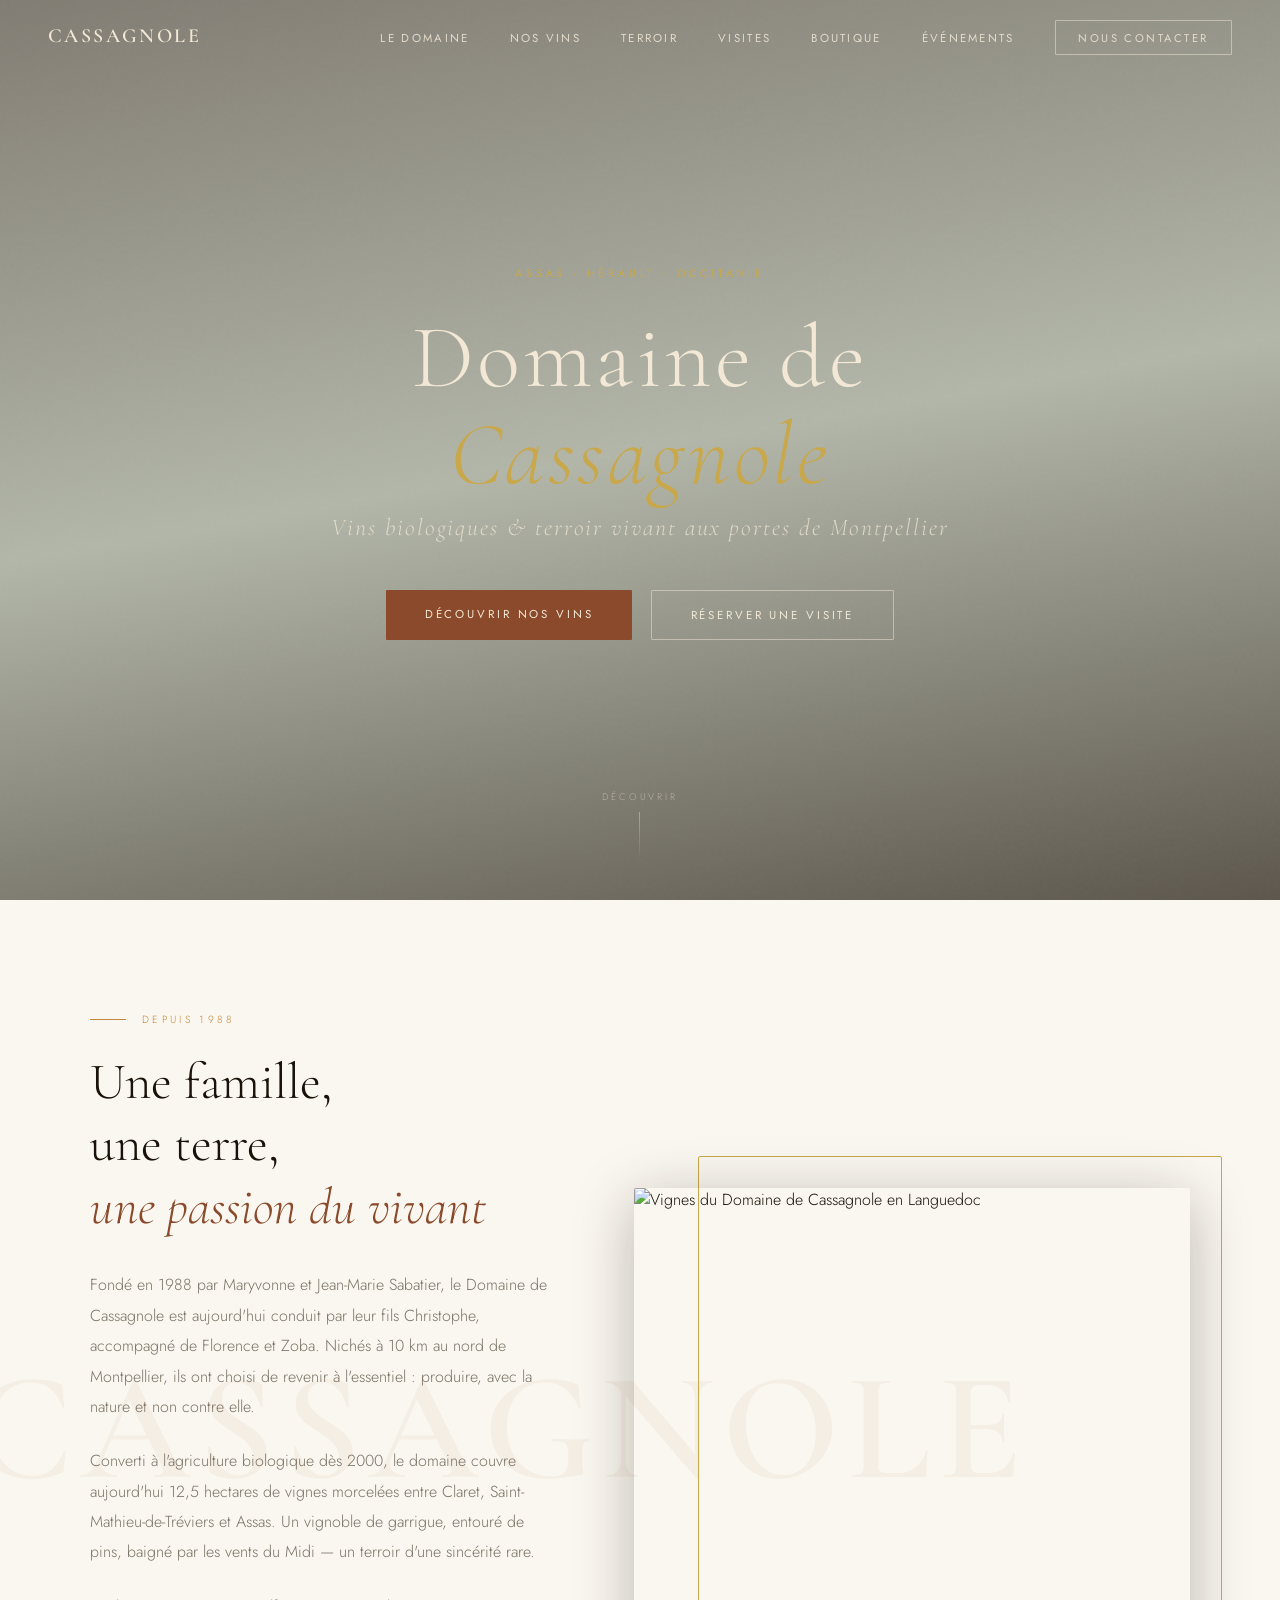
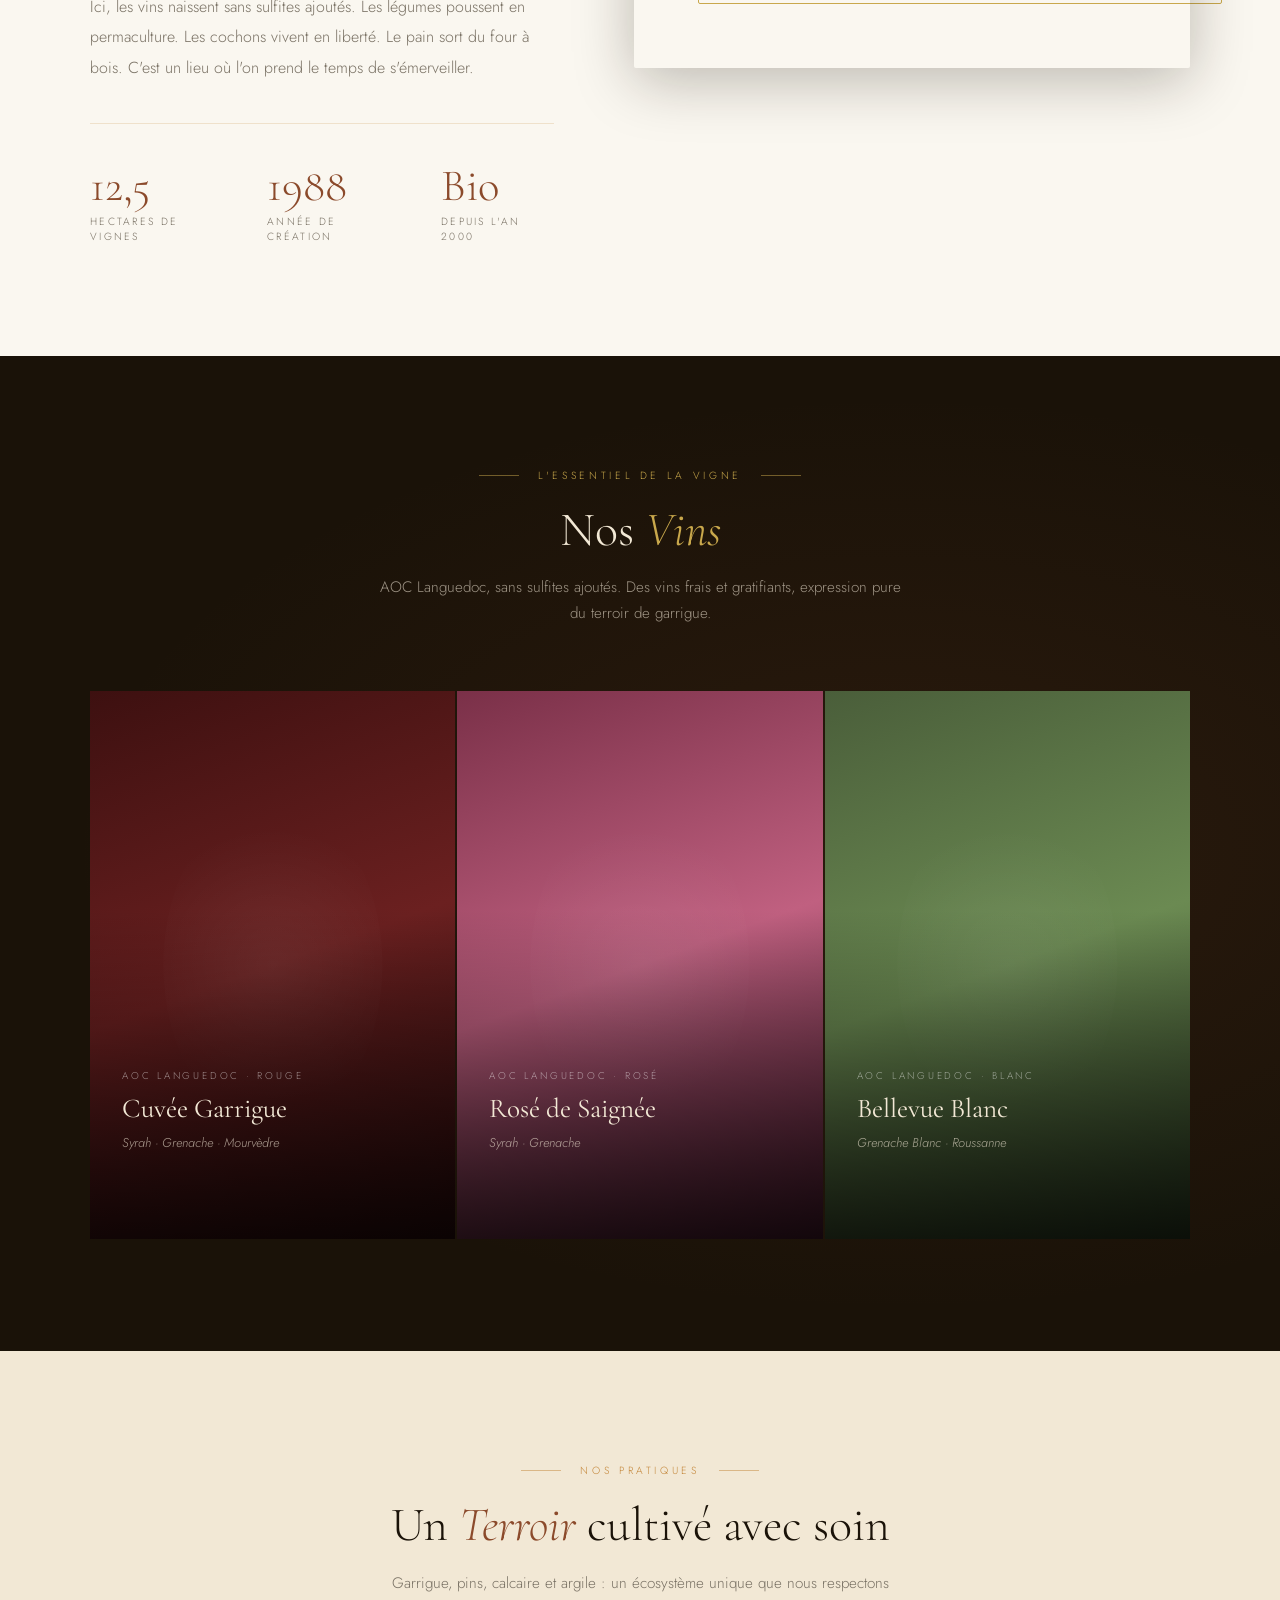
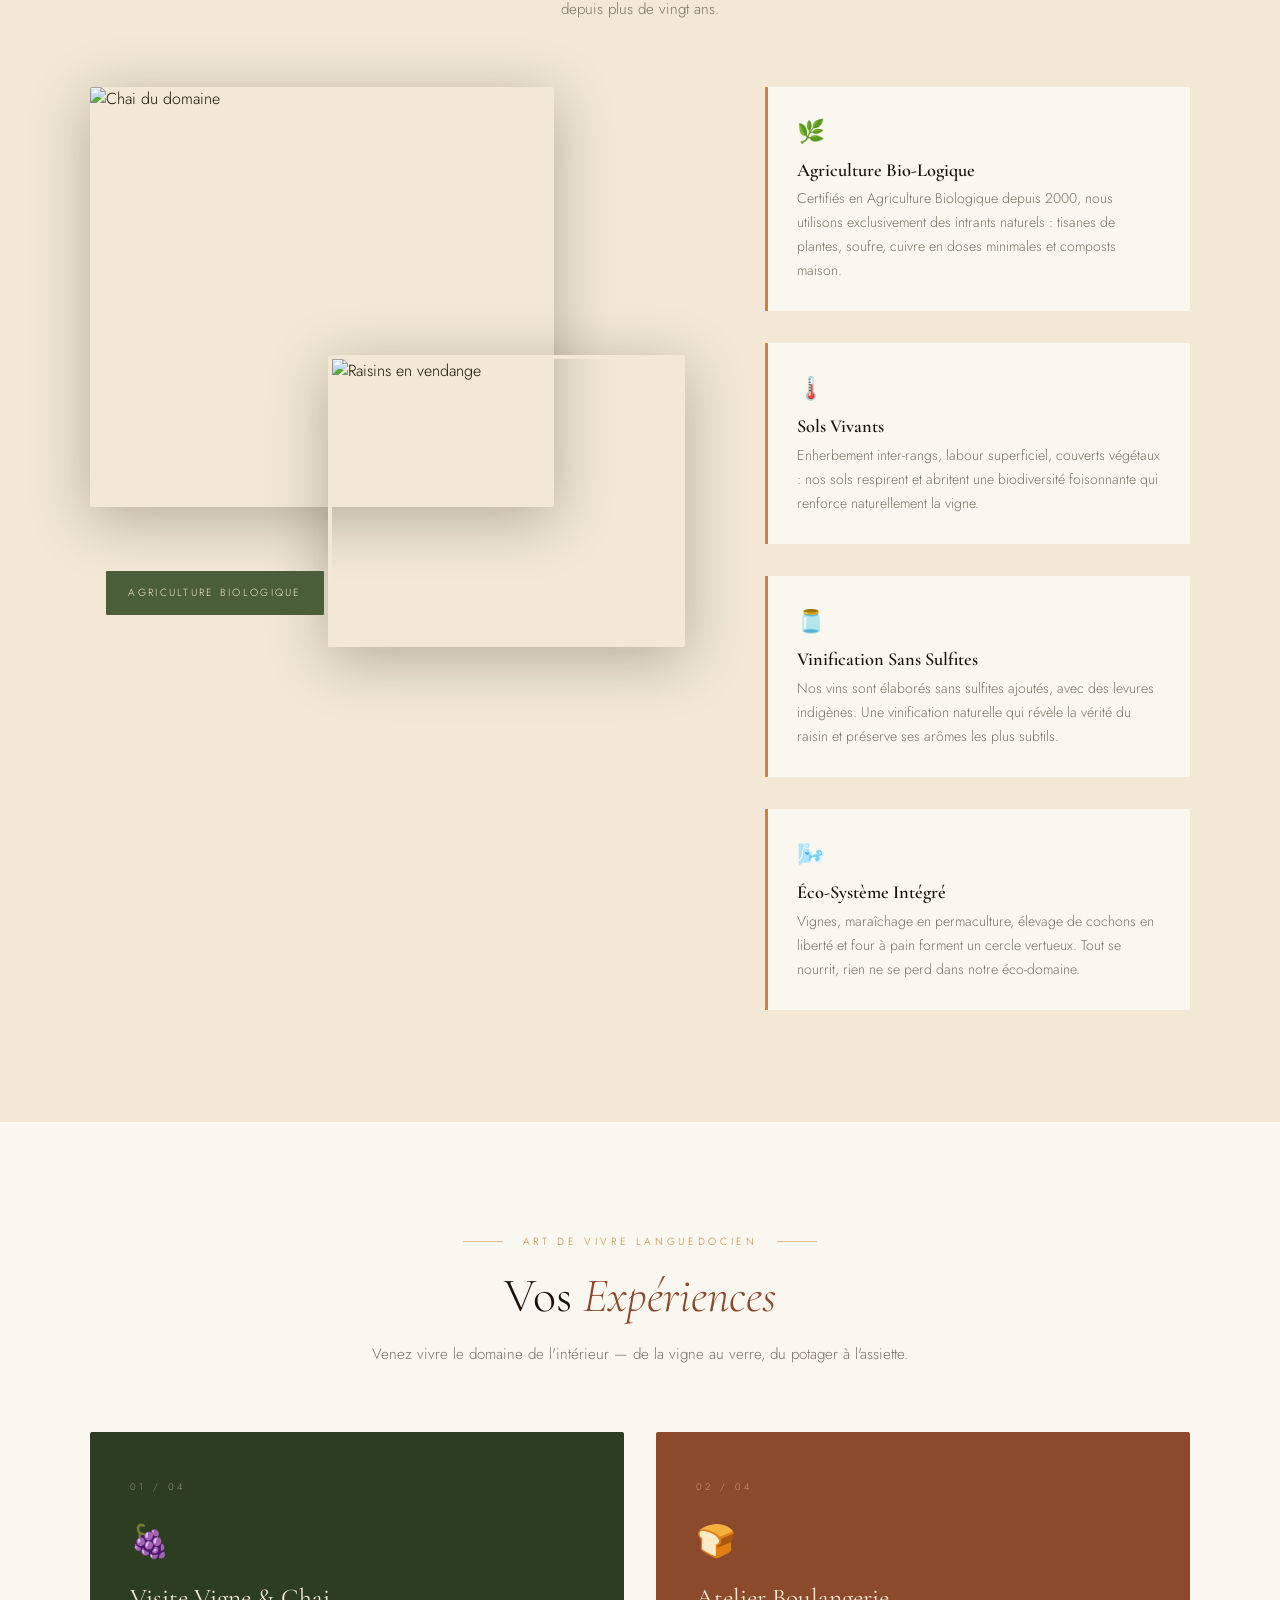
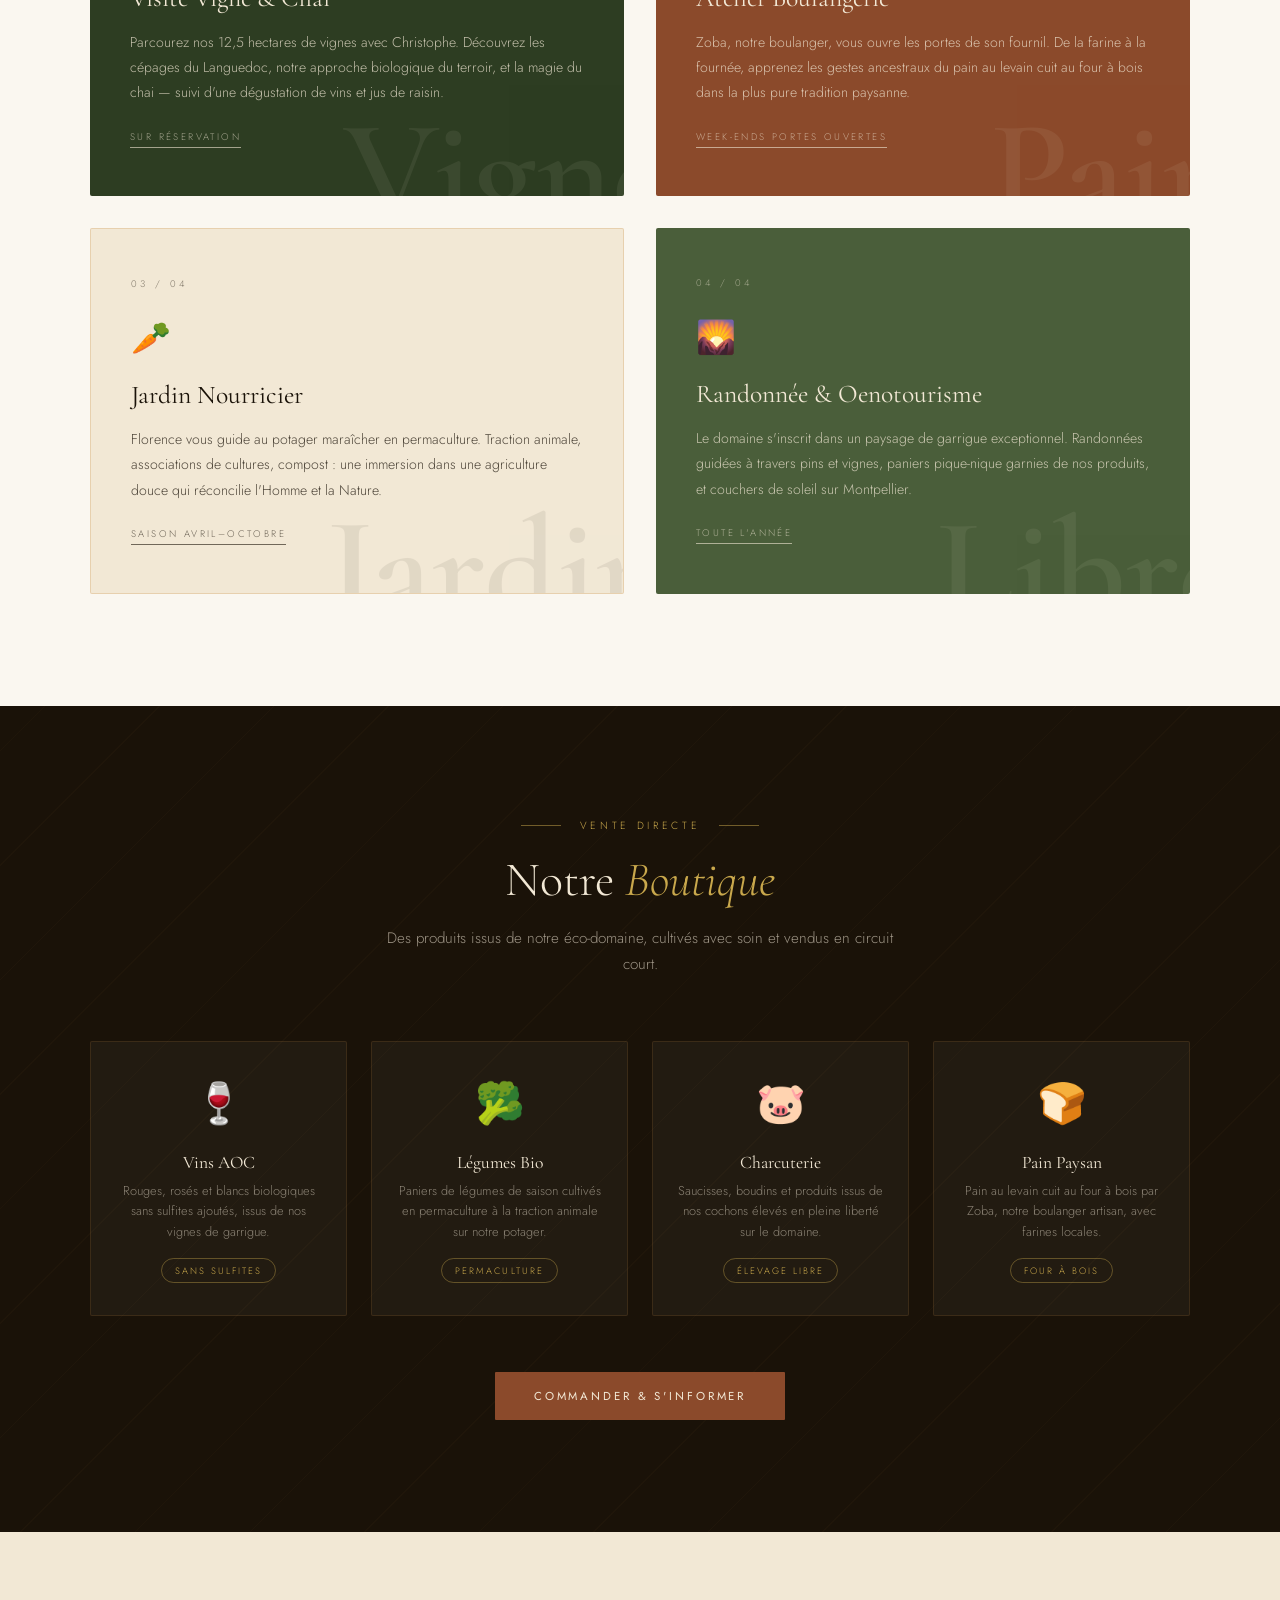
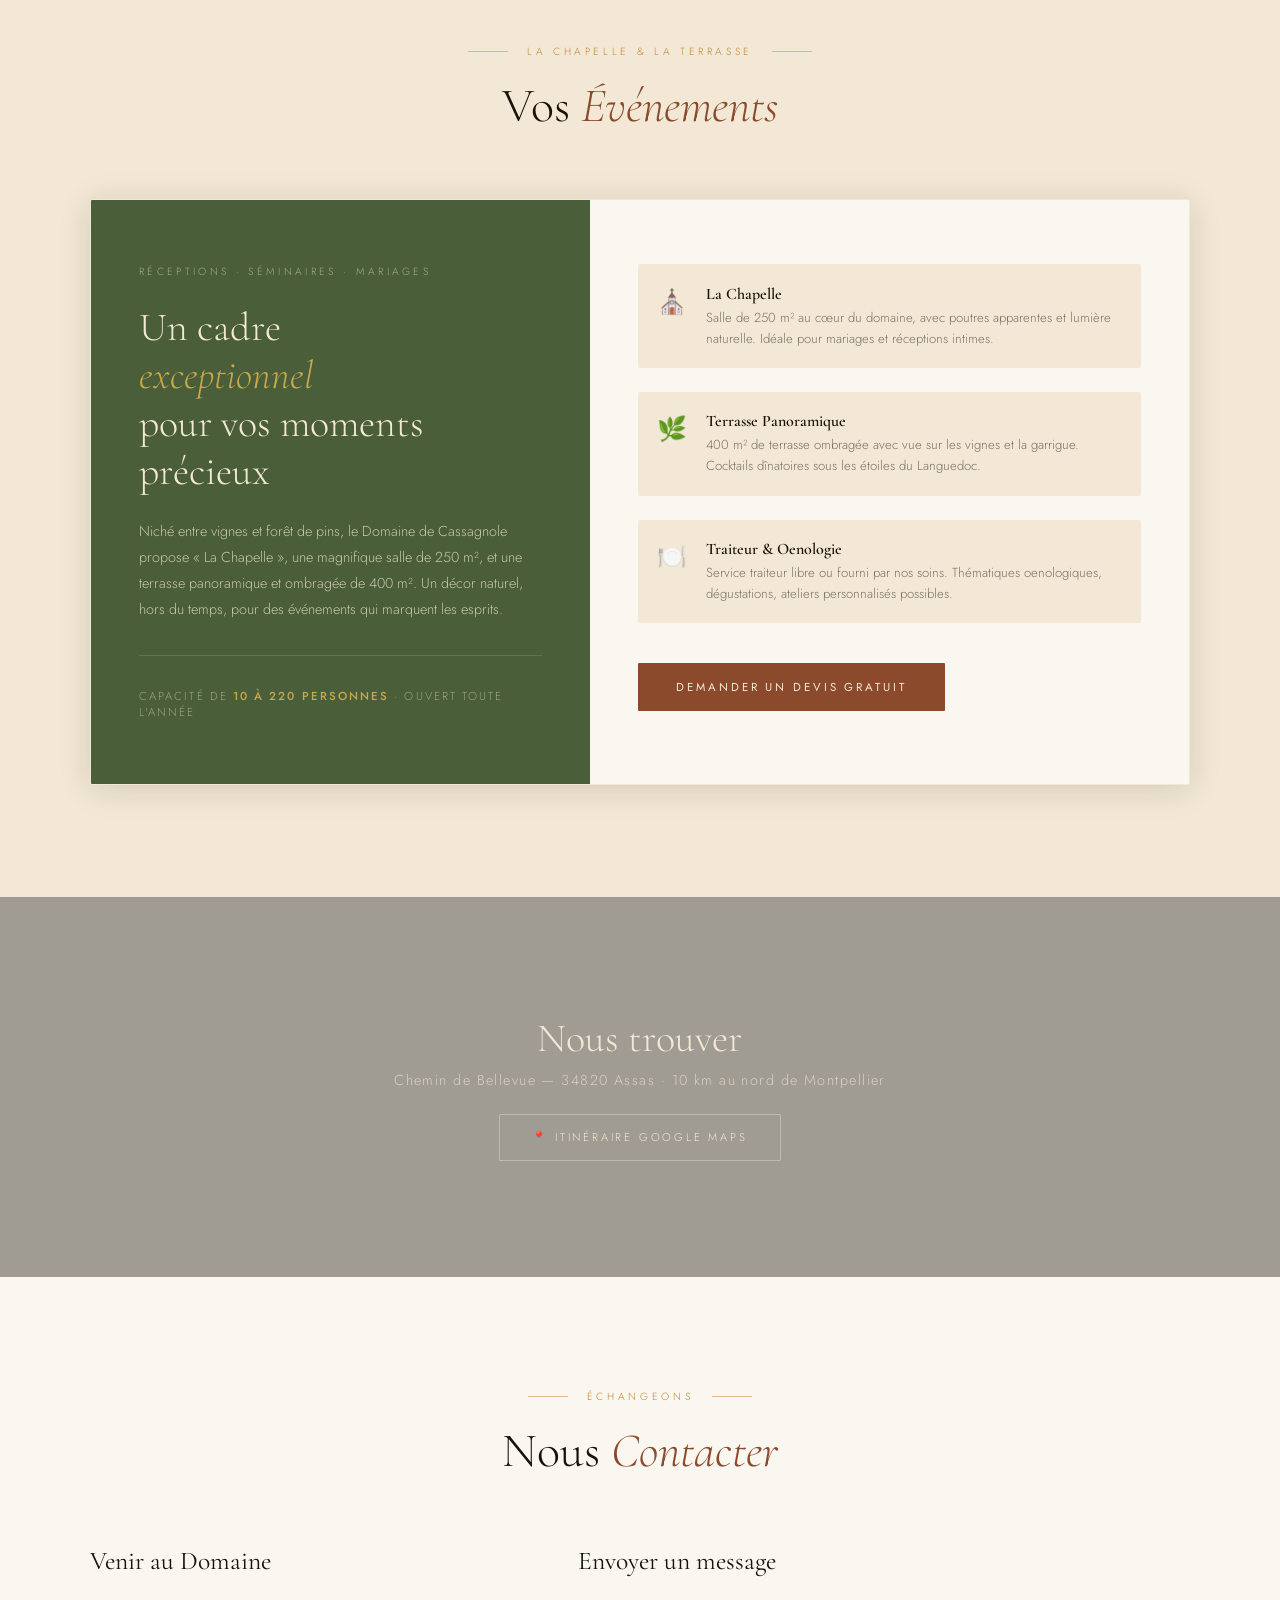
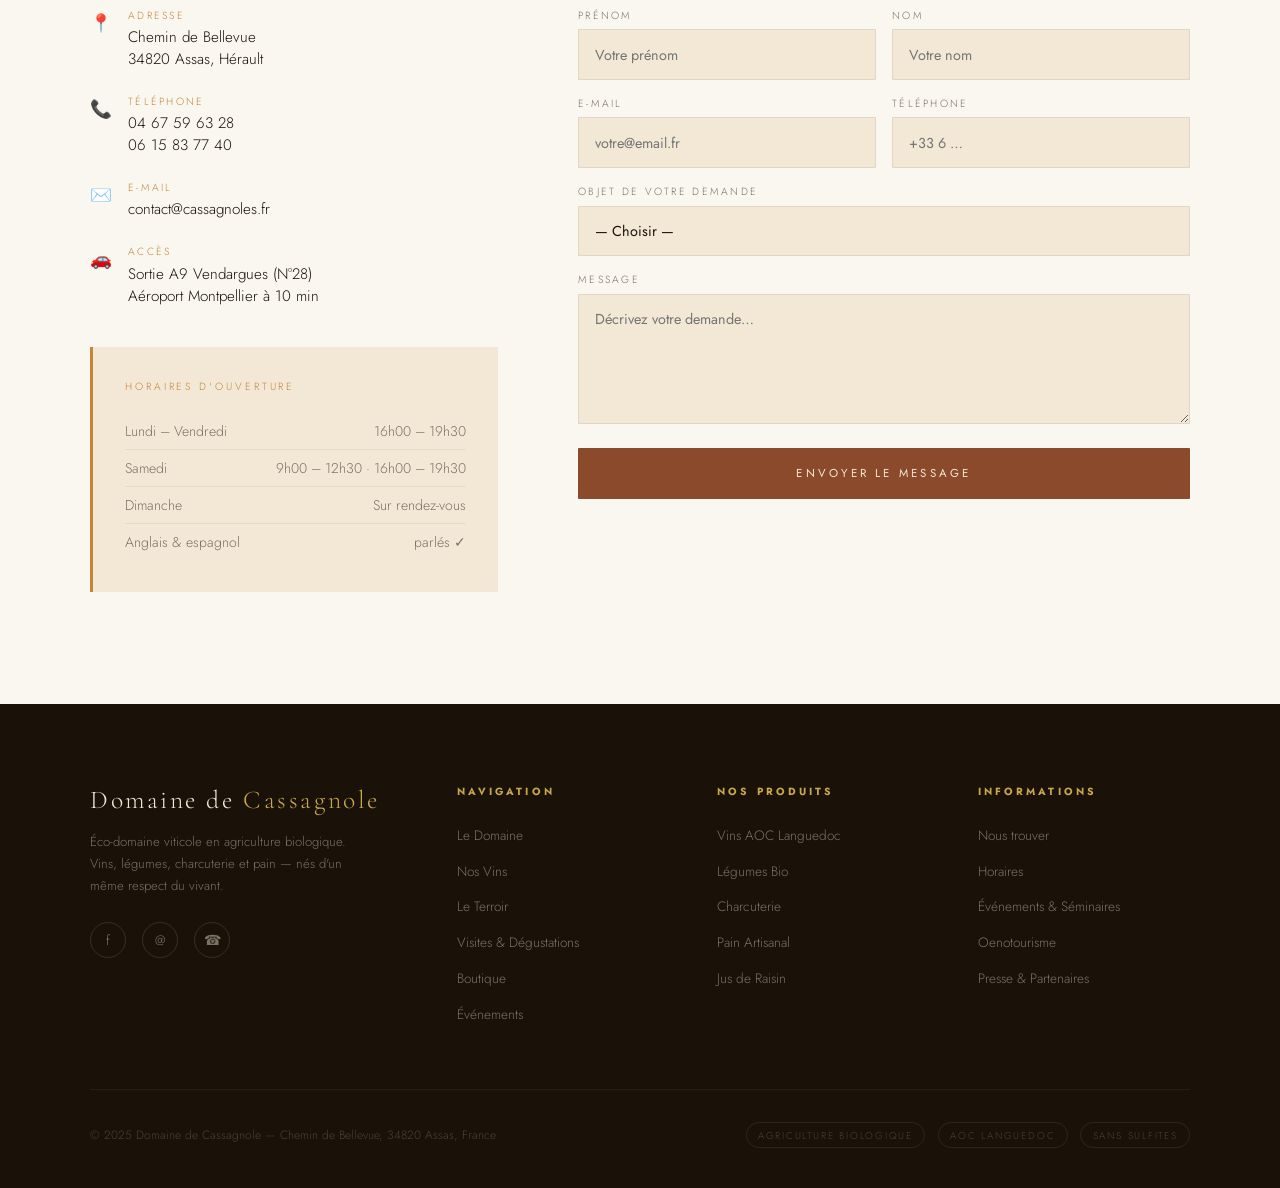
==== index.html @ b8924b05 "Add files via upload" ====
<!DOCTYPE html>
<html lang="fr">
<head>
  <meta charset="UTF-8" />
  <meta name="viewport" content="width=device-width, initial-scale=1.0" />
  <title>Domaine de Cassagnole — Vins Bio & Éco-Domaine | Assas, Hérault</title>
  <meta name="description" content="Éco-domaine viticole en agriculture biologique à Assas (34), à 10 km au nord de Montpellier. Vins AOC sans sulfites, légumes, charcuterie, visites et événements." />
  <link rel="stylesheet" href="cassagnole.css" />
  <link rel="preconnect" href="https://fonts.googleapis.com" />
  <link rel="preconnect" href="https://fonts.gstatic.com" crossorigin />
</head>
<body>

  <!-- ░░░ LOADER ░░░ -->
  <div id="loader">
    <span class="loader-logo">Domaine de Cassagnole</span>
    <div class="loader-line"></div>
  </div>

  <!-- ░░░ NAVIGATION ░░░ -->
  <nav id="navbar">
    <a href="#hero" class="nav-logo">Cassagnole</a>

    <ul class="nav-links">
      <li><a href="#intro">Le Domaine</a></li>
      <li><a href="#vins">Nos Vins</a></li>
      <li><a href="#terroir">Terroir</a></li>
      <li><a href="#experiences">Visites</a></li>
      <li><a href="#boutique">Boutique</a></li>
      <li><a href="#evenements">Événements</a></li>
      <li><a href="#contact" class="nav-cta">Nous Contacter</a></li>
    </ul>

    <div class="burger" id="burger" aria-label="Menu">
      <span></span><span></span><span></span>
    </div>
  </nav>

  <!-- ░░░ HERO ░░░ -->
  <section id="hero">
    <div class="hero-bg"></div>
    <div class="hero-noise"></div>

    <div class="hero-content">
      <span class="hero-eyebrow">Assas · Hérault · Occitanie</span>
      <h1 class="hero-titre">
        Domaine de<br><em>Cassagnole</em>
      </h1>
      <p class="hero-sous-titre">
        Vins biologiques &amp; terroir vivant aux portes de Montpellier
      </p>
      <div class="hero-btns">
        <a href="#vins" class="btn-primaire">Découvrir nos vins</a>
        <a href="#experiences" class="btn-outline">Réserver une visite</a>
      </div>
    </div>

    <div class="hero-scroll">
      <span>Découvrir</span>
      <div class="scroll-chevron"></div>
    </div>
  </section>

  <!-- ░░░ INTRO ░░░ -->
  <section id="intro">
    <div class="intro-inner">
      <div>
        <p class="intro-badge">Depuis 1988</p>
        <h2 class="intro-titre">
          Une famille,<br>une terre,<br><em>une passion du vivant</em>
        </h2>
        <p class="intro-texte">
          Fondé en 1988 par Maryvonne et Jean-Marie Sabatier, le Domaine de Cassagnole est aujourd'hui
          conduit par leur fils Christophe, accompagné de Florence et Zoba. Nichés à 10 km au nord de
          Montpellier, ils ont choisi de revenir à l'essentiel : produire, avec la nature et non contre elle.
        </p>
        <p class="intro-texte">
          Converti à l'agriculture biologique dès 2000, le domaine couvre aujourd'hui 12,5 hectares
          de vignes morcelées entre Claret, Saint-Mathieu-de-Tréviers et Assas. Un vignoble de garrigue,
          entouré de pins, baigné par les vents du Midi — un terroir d'une sincérité rare.
        </p>
        <p class="intro-texte">
          Ici, les vins naissent sans sulfites ajoutés. Les légumes poussent en permaculture.
          Les cochons vivent en liberté. Le pain sort du four à bois. C'est un lieu où l'on prend le temps
          de s'émerveiller.
        </p>

        <div class="intro-stats">
          <div class="stat">
            <div class="stat-num">12,5</div>
            <div class="stat-label">Hectares de vignes</div>
          </div>
          <div class="stat">
            <div class="stat-num">1988</div>
            <div class="stat-label">Année de création</div>
          </div>
          <div class="stat">
            <div class="stat-num">Bio</div>
            <div class="stat-label">Depuis l'an 2000</div>
          </div>
        </div>
      </div>

      <div class="intro-img-wrapper reveal">
        <div class="intro-img-cadre"></div>
        <img
          class="intro-img"
          src="https://images.unsplash.com/photo-1506377247377-2a5b3b417ebb?w=800&q=80"
          alt="Vignes du Domaine de Cassagnole en Languedoc"
        />
      </div>
    </div>
  </section>

  <!-- ░░░ VINS ░░░ -->
  <section id="vins">
    <div class="section-header reveal">
      <p class="section-eyebrow">L'essentiel de la vigne</p>
      <h2 class="section-titre">Nos <em>Vins</em></h2>
      <p class="section-sous-titre" style="color:rgba(242,232,213,0.6)">
        AOC Languedoc, sans sulfites ajoutés. Des vins frais et gratifiants,
        expression pure du terroir de garrigue.
      </p>
    </div>

    <div class="vins-grille">
      <!-- Rouge -->
      <div class="vin-carte reveal reveal-delay-1">
        <div class="vin-carte-bg rouge"></div>
        <div class="vin-deco"></div>
        <div class="vin-contenu">
          <span class="vin-tag">AOC Languedoc · Rouge</span>
          <h3 class="vin-nom">Cuvée Garrigue</h3>
          <p class="vin-cepage">Syrah · Grenache · Mourvèdre</p>
          <p class="vin-desc">
            Un rouge profond aux arômes de fruits noirs et d'épices douces,
            structuré par un boisé délicat. La minéralité du terroir calcaire
            s'exprime avec franchise en finale.
          </p>
          <a href="#contact" class="vin-lien">En savoir plus</a>
        </div>
      </div>

      <!-- Rosé -->
      <div class="vin-carte reveal reveal-delay-2">
        <div class="vin-carte-bg rose"></div>
        <div class="vin-deco"></div>
        <div class="vin-contenu">
          <span class="vin-tag">AOC Languedoc · Rosé</span>
          <h3 class="vin-nom">Rosé de Saignée</h3>
          <p class="vin-cepage">Syrah · Grenache</p>
          <p class="vin-desc">
            Généreux, rond et gourmand. Ce rosé de saignée déploie une robe
            saumon intense, des fraîcheurs de fraise et de grenade.
            Idéal sur les tables d'été méridionales.
          </p>
          <a href="#contact" class="vin-lien">En savoir plus</a>
        </div>
      </div>

      <!-- Blanc -->
      <div class="vin-carte reveal reveal-delay-3">
        <div class="vin-carte-bg blanc"></div>
        <div class="vin-deco"></div>
        <div class="vin-contenu">
          <span class="vin-tag">AOC Languedoc · Blanc</span>
          <h3 class="vin-nom">Bellevue Blanc</h3>
          <p class="vin-cepage">Grenache Blanc · Roussanne</p>
          <p class="vin-desc">
            Floral et vif, ce blanc de garrigue exprime toute la fraîcheur
            des nuits languedociennes. Texture ample, finale saline,
            sans sulfites ajoutés.
          </p>
          <a href="#contact" class="vin-lien">En savoir plus</a>
        </div>
      </div>
    </div>
  </section>

  <!-- ░░░ TERROIR ░░░ -->
  <section id="terroir">
    <div class="terroir-inner">
      <div class="section-header reveal">
        <p class="section-eyebrow">Nos pratiques</p>
        <h2 class="section-titre">Un <em>Terroir</em> cultivé avec soin</h2>
        <p class="section-sous-titre">
          Garrigue, pins, calcaire et argile : un écosystème unique que nous
          respectons depuis plus de vingt ans.
        </p>
      </div>

      <div class="terroir-grille">
        <div class="terroir-img-stack reveal">
          <img
            class="terroir-img-1"
            src="https://images.unsplash.com/photo-1558618666-fcd25c85cd64?w=700&q=80"
            alt="Chai du domaine"
          />
          <img
            class="terroir-img-2"
            src="https://images.unsplash.com/photo-1510812431401-41d2bd2722f3?w=600&q=80"
            alt="Raisins en vendange"
          />
          <div class="terroir-badge-img">Agriculture Biologique</div>
        </div>

        <div class="terroir-points">
          <div class="terroir-point reveal reveal-delay-1">
            <div class="terroir-point-icon">🌿</div>
            <h3 class="terroir-point-titre">Agriculture Bio-Logique</h3>
            <p class="terroir-point-texte">
              Certifiés en Agriculture Biologique depuis 2000, nous utilisons
              exclusivement des intrants naturels : tisanes de plantes,
              soufre, cuivre en doses minimales et composts maison.
            </p>
          </div>
          <div class="terroir-point reveal reveal-delay-2">
            <div class="terroir-point-icon">🌡️</div>
            <h3 class="terroir-point-titre">Sols Vivants</h3>
            <p class="terroir-point-texte">
              Enherbement inter-rangs, labour superficiel, couverts végétaux :
              nos sols respirent et abritent une biodiversité foisonnante
              qui renforce naturellement la vigne.
            </p>
          </div>
          <div class="terroir-point reveal reveal-delay-3">
            <div class="terroir-point-icon">🫙</div>
            <h3 class="terroir-point-titre">Vinification Sans Sulfites</h3>
            <p class="terroir-point-texte">
              Nos vins sont élaborés sans sulfites ajoutés, avec des levures
              indigènes. Une vinification naturelle qui révèle la vérité
              du raisin et préserve ses arômes les plus subtils.
            </p>
          </div>
          <div class="terroir-point reveal">
            <div class="terroir-point-icon">🌬️</div>
            <h3 class="terroir-point-titre">Éco-Système Intégré</h3>
            <p class="terroir-point-texte">
              Vignes, maraîchage en permaculture, élevage de cochons en liberté
              et four à pain forment un cercle vertueux. Tout se nourrit,
              rien ne se perd dans notre éco-domaine.
            </p>
          </div>
        </div>
      </div>
    </div>
  </section>

  <!-- ░░░ EXPÉRIENCES ░░░ -->
  <section id="experiences">
    <div class="section-header reveal">
      <p class="section-eyebrow">Art de vivre languedocien</p>
      <h2 class="section-titre">Vos <em>Expériences</em></h2>
      <p class="section-sous-titre">
        Venez vivre le domaine de l'intérieur — de la vigne au verre,
        du potager à l'assiette.
      </p>
    </div>

    <div class="exp-grille" style="max-width:1100px;margin:0 auto;">
      <div class="exp-carte exp-carte-1 reveal reveal-delay-1">
        <div class="exp-fond-deco">Vigne</div>
        <p class="exp-num">01 / 04</p>
        <div class="exp-icone">🍇</div>
        <h3 class="exp-titre">Visite Vigne &amp; Chai</h3>
        <p class="exp-texte">
          Parcourez nos 12,5 hectares de vignes avec Christophe. Découvrez les
          cépages du Languedoc, notre approche biologique du terroir, et la
          magie du chai — suivi d'une dégustation de vins et jus de raisin.
        </p>
        <span class="exp-tag">Sur réservation</span>
      </div>

      <div class="exp-carte exp-carte-2 reveal reveal-delay-2">
        <div class="exp-fond-deco">Pain</div>
        <p class="exp-num">02 / 04</p>
        <div class="exp-icone">🍞</div>
        <h3 class="exp-titre">Atelier Boulangerie</h3>
        <p class="exp-texte">
          Zoba, notre boulanger, vous ouvre les portes de son fournil.
          De la farine à la fournée, apprenez les gestes ancestraux du pain
          au levain cuit au four à bois dans la plus pure tradition paysanne.
        </p>
        <span class="exp-tag">Week-ends portes ouvertes</span>
      </div>

      <div class="exp-carte exp-carte-3 reveal reveal-delay-1">
        <div class="exp-fond-deco">Jardin</div>
        <p class="exp-num">03 / 04</p>
        <div class="exp-icone">🥕</div>
        <h3 class="exp-titre">Jardin Nourricier</h3>
        <p class="exp-texte">
          Florence vous guide au potager maraîcher en permaculture. Traction
          animale, associations de cultures, compost : une immersion dans
          une agriculture douce qui réconcilie l'Homme et la Nature.
        </p>
        <span class="exp-tag">Saison avril–octobre</span>
      </div>

      <div class="exp-carte exp-carte-4 reveal reveal-delay-2">
        <div class="exp-fond-deco">Libre</div>
        <p class="exp-num">04 / 04</p>
        <div class="exp-icone">🌄</div>
        <h3 class="exp-titre">Randonnée &amp; Oenotourisme</h3>
        <p class="exp-texte">
          Le domaine s'inscrit dans un paysage de garrigue exceptionnel.
          Randonnées guidées à travers pins et vignes, paniers pique-nique
          garnies de nos produits, et couchers de soleil sur Montpellier.
        </p>
        <span class="exp-tag">Toute l'année</span>
      </div>
    </div>
  </section>

  <!-- ░░░ BOUTIQUE ░░░ -->
  <section id="boutique">
    <div class="section-header reveal">
      <p class="section-eyebrow">Vente directe</p>
      <h2 class="section-titre">Notre <em>Boutique</em></h2>
      <p class="section-sous-titre">
        Des produits issus de notre éco-domaine, cultivés avec soin et vendus
        en circuit court.
      </p>
    </div>

    <div class="produits-grille">
      <div class="produit-carte reveal reveal-delay-1">
        <div class="produit-emoji">🍷</div>
        <h3 class="produit-nom">Vins AOC</h3>
        <p class="produit-desc">Rouges, rosés et blancs biologiques sans sulfites ajoutés, issus de nos vignes de garrigue.</p>
        <span class="produit-badge">Sans sulfites</span>
      </div>
      <div class="produit-carte reveal reveal-delay-2">
        <div class="produit-emoji">🥦</div>
        <h3 class="produit-nom">Légumes Bio</h3>
        <p class="produit-desc">Paniers de légumes de saison cultivés en permaculture à la traction animale sur notre potager.</p>
        <span class="produit-badge">Permaculture</span>
      </div>
      <div class="produit-carte reveal reveal-delay-3">
        <div class="produit-emoji">🐷</div>
        <h3 class="produit-nom">Charcuterie</h3>
        <p class="produit-desc">Saucisses, boudins et produits issus de nos cochons élevés en pleine liberté sur le domaine.</p>
        <span class="produit-badge">Élevage libre</span>
      </div>
      <div class="produit-carte reveal reveal-delay-1">
        <div class="produit-emoji">🍞</div>
        <h3 class="produit-nom">Pain Paysan</h3>
        <p class="produit-desc">Pain au levain cuit au four à bois par Zoba, notre boulanger artisan, avec farines locales.</p>
        <span class="produit-badge">Four à bois</span>
      </div>
    </div>

    <div style="text-align:center;margin-top:3.5rem;position:relative;z-index:1;">
      <a href="#contact" class="btn-primaire" style="display:inline-block;">Commander &amp; S'informer</a>
    </div>
  </section>

  <!-- ░░░ ÉVÉNEMENTS ░░░ -->
  <section id="evenements">
    <div class="section-header reveal">
      <p class="section-eyebrow">La Chapelle &amp; La Terrasse</p>
      <h2 class="section-titre">Vos <em>Événements</em></h2>
    </div>

    <div class="event-banner reveal">
      <div class="event-left">
        <p class="event-surtitre">Réceptions · Séminaires · Mariages</p>
        <h3 class="event-titre">
          Un cadre<br><em>exceptionnel</em><br>pour vos moments précieux
        </h3>
        <p class="event-desc">
          Niché entre vignes et forêt de pins, le Domaine de Cassagnole propose
          «&nbsp;La Chapelle&nbsp;», une magnifique salle de 250&nbsp;m², et une terrasse
          panoramique et ombragée de 400&nbsp;m². Un décor naturel, hors du temps,
          pour des événements qui marquent les esprits.
        </p>
        <p class="event-capacite">
          Capacité de <span>10 à 220 personnes</span> · Ouvert toute l'année
        </p>
      </div>

      <div class="event-right">
        <div class="event-features">
          <div class="event-feature">
            <span class="event-feature-icon">⛪</span>
            <div>
              <h4 class="event-feature-titre">La Chapelle</h4>
              <p class="event-feature-texte">Salle de 250 m² au cœur du domaine, avec poutres apparentes et lumière naturelle. Idéale pour mariages et réceptions intimes.</p>
            </div>
          </div>
          <div class="event-feature">
            <span class="event-feature-icon">🌿</span>
            <div>
              <h4 class="event-feature-titre">Terrasse Panoramique</h4>
              <p class="event-feature-texte">400 m² de terrasse ombragée avec vue sur les vignes et la garrigue. Cocktails dînatoires sous les étoiles du Languedoc.</p>
            </div>
          </div>
          <div class="event-feature">
            <span class="event-feature-icon">🍽️</span>
            <div>
              <h4 class="event-feature-titre">Traiteur &amp; Oenologie</h4>
              <p class="event-feature-texte">Service traiteur libre ou fourni par nos soins. Thématiques oenologiques, dégustations, ateliers personnalisés possibles.</p>
            </div>
          </div>
        </div>
        <a href="#contact" class="btn-primaire" style="display:inline-block;">Demander un devis gratuit</a>
      </div>
    </div>
  </section>

  <!-- ░░░ MAP VISUELLE ░░░ -->
  <div id="carte-section">
    <div class="carte-contenu">
      <h3 class="carte-titre">Nous trouver</h3>
      <p class="carte-adresse">Chemin de Bellevue — 34820 Assas · 10 km au nord de Montpellier</p>
      <a
        href="https://www.google.com/maps/dir/?api=1&destination=Domaine+de+Cassagnole,+Assas"
        target="_blank" rel="noopener noreferrer"
        class="carte-btn"
      >
        📍 Itinéraire Google Maps
      </a>
    </div>
  </div>

  <!-- ░░░ CONTACT ░░░ -->
  <section id="contact">
    <div class="section-header reveal">
      <p class="section-eyebrow">Échangeons</p>
      <h2 class="section-titre">Nous <em>Contacter</em></h2>
    </div>

    <div class="contact-inner">
      <!-- Infos -->
      <div class="reveal">
        <h3 class="contact-info-titre">Venir au Domaine</h3>
        <div class="contact-lignes">
          <div class="contact-ligne">
            <span class="contact-ligne-icon">📍</span>
            <div>
              <p class="contact-ligne-label">Adresse</p>
              <p class="contact-ligne-val">Chemin de Bellevue<br>34820 Assas, Hérault</p>
            </div>
          </div>
          <div class="contact-ligne">
            <span class="contact-ligne-icon">📞</span>
            <div>
              <p class="contact-ligne-label">Téléphone</p>
              <p class="contact-ligne-val">04 67 59 63 28<br>06 15 83 77 40</p>
            </div>
          </div>
          <div class="contact-ligne">
            <span class="contact-ligne-icon">✉️</span>
            <div>
              <p class="contact-ligne-label">E-mail</p>
              <p class="contact-ligne-val">contact@cassagnoles.fr</p>
            </div>
          </div>
          <div class="contact-ligne">
            <span class="contact-ligne-icon">🚗</span>
            <div>
              <p class="contact-ligne-label">Accès</p>
              <p class="contact-ligne-val">Sortie A9 Vendargues (N°28)<br>Aéroport Montpellier à 10 min</p>
            </div>
          </div>
        </div>

        <div class="contact-horaires">
          <p class="contact-horaires-titre">Horaires d'ouverture</p>
          <div class="horaire-row"><span>Lundi – Vendredi</span><span>16h00 – 19h30</span></div>
          <div class="horaire-row"><span>Samedi</span><span>9h00 – 12h30 · 16h00 – 19h30</span></div>
          <div class="horaire-row"><span>Dimanche</span><span>Sur rendez-vous</span></div>
          <div class="horaire-row"><span>Anglais &amp; espagnol</span><span>parlés ✓</span></div>
        </div>
      </div>

      <!-- Formulaire -->
      <div class="contact-form reveal reveal-delay-2">
        <h3 class="contact-form-titre">Envoyer un message</h3>
        <div class="form-row">
          <div class="form-groupe">
            <label class="form-label" for="prenom">Prénom</label>
            <input class="form-input" type="text" id="prenom" placeholder="Votre prénom" />
          </div>
          <div class="form-groupe">
            <label class="form-label" for="nom">Nom</label>
            <input class="form-input" type="text" id="nom" placeholder="Votre nom" />
          </div>
        </div>
        <div class="form-row">
          <div class="form-groupe">
            <label class="form-label" for="email">E-mail</label>
            <input class="form-input" type="email" id="email" placeholder="votre@email.fr" />
          </div>
          <div class="form-groupe">
            <label class="form-label" for="telephone">Téléphone</label>
            <input class="form-input" type="tel" id="telephone" placeholder="+33 6 …" />
          </div>
        </div>
        <div class="form-row">
          <div class="form-groupe full">
            <label class="form-label" for="sujet">Objet de votre demande</label>
            <select class="form-select" id="sujet">
              <option value="">— Choisir —</option>
              <option>Achat de vins</option>
              <option>Réservation d'une visite</option>
              <option>Devis événement / mariage</option>
              <option>Séminaire d'entreprise</option>
              <option>Commande boutique</option>
              <option>Autre demande</option>
            </select>
          </div>
        </div>
        <div class="form-row">
          <div class="form-groupe full">
            <label class="form-label" for="message">Message</label>
            <textarea class="form-textarea" id="message" placeholder="Décrivez votre demande…"></textarea>
          </div>
        </div>
        <button class="form-submit" type="button" onclick="handleSubmit()">
          Envoyer le message
        </button>
      </div>
    </div>
  </section>

  <!-- ░░░ FOOTER ░░░ -->
  <footer>
    <div class="footer-inner">
      <div class="footer-top">
        <div>
          <div class="footer-logo">Domaine de <span>Cassagnole</span></div>
          <p class="footer-tagline">
            Éco-domaine viticole en agriculture biologique. Vins, légumes, charcuterie
            et pain — nés d'un même respect du vivant.
          </p>
          <div class="footer-social">
            <a href="https://www.facebook.com/p/Domaine-De-Cassagnole-100063572740259/" target="_blank" rel="noopener" class="social-btn" title="Facebook">f</a>
            <a href="mailto:contact@cassagnoles.fr" class="social-btn" title="E-mail">@</a>
            <a href="tel:+33467596328" class="social-btn" title="Téléphone">☎</a>
          </div>
        </div>

        <div class="footer-col">
          <h4 class="footer-col-titre">Navigation</h4>
          <ul>
            <li><a href="#intro">Le Domaine</a></li>
            <li><a href="#vins">Nos Vins</a></li>
            <li><a href="#terroir">Le Terroir</a></li>
            <li><a href="#experiences">Visites & Dégustations</a></li>
            <li><a href="#boutique">Boutique</a></li>
            <li><a href="#evenements">Événements</a></li>
          </ul>
        </div>

        <div class="footer-col">
          <h4 class="footer-col-titre">Nos Produits</h4>
          <ul>
            <li><a href="#vins">Vins AOC Languedoc</a></li>
            <li><a href="#boutique">Légumes Bio</a></li>
            <li><a href="#boutique">Charcuterie</a></li>
            <li><a href="#boutique">Pain Artisanal</a></li>
            <li><a href="#boutique">Jus de Raisin</a></li>
          </ul>
        </div>

        <div class="footer-col">
          <h4 class="footer-col-titre">Informations</h4>
          <ul>
            <li><a href="#contact">Nous trouver</a></li>
            <li><a href="#contact">Horaires</a></li>
            <li><a href="#evenements">Événements &amp; Séminaires</a></li>
            <li><a href="#experiences">Oenotourisme</a></li>
            <li><a href="#contact">Presse &amp; Partenaires</a></li>
          </ul>
        </div>
      </div>

      <div class="footer-bottom">
        <p class="footer-copy">© 2025 Domaine de Cassagnole — Chemin de Bellevue, 34820 Assas, France</p>
        <div class="footer-certif">
          <span class="certif-tag">Agriculture Biologique</span>
          <span class="certif-tag">AOC Languedoc</span>
          <span class="certif-tag">Sans Sulfites</span>
        </div>
      </div>
    </div>
  </footer>

  <!-- ░░░ SCRIPTS ░░░ -->
  <script>
    // ── Loader
    window.addEventListener('load', () => {
      setTimeout(() => {
        document.getElementById('loader').classList.add('hidden');
      }, 2200);
    });

    // ── Navbar scroll
    const navbar = document.getElementById('navbar');
    window.addEventListener('scroll', () => {
      navbar.classList.toggle('scrolled', window.scrollY > 60);
    }, { passive: true });

    // ── Reveal on scroll
    const reveals = document.querySelectorAll('.reveal');
    const observer = new IntersectionObserver((entries) => {
      entries.forEach(e => {
        if (e.isIntersecting) {
          e.target.classList.add('visible');
          observer.unobserve(e.target);
        }
      });
    }, { threshold: 0.12 });
    reveals.forEach(el => observer.observe(el));

    // ── Burger (mobile)
    const burger = document.getElementById('burger');
    const navLinks = document.querySelector('.nav-links');
    let menuOpen = false;
    burger.addEventListener('click', () => {
      menuOpen = !menuOpen;
      navLinks.style.display = menuOpen ? 'flex' : 'none';
      if (menuOpen) {
        navLinks.style.flexDirection = 'column';
        navLinks.style.position = 'fixed';
        navLinks.style.top = '72px';
        navLinks.style.left = '0';
        navLinks.style.right = '0';
        navLinks.style.background = 'rgba(250,247,240,0.97)';
        navLinks.style.padding = '2rem';
        navLinks.style.gap = '1.5rem';
        navLinks.style.backdropFilter = 'blur(12px)';
        navLinks.querySelectorAll('a').forEach(a => {
          a.style.color = '#1A1208';
          a.style.fontSize = '1rem';
        });
      }
    });

    // ── Smooth nav close on link click
    document.querySelectorAll('.nav-links a').forEach(a => {
      a.addEventListener('click', () => {
        if (menuOpen) {
          menuOpen = false;
          navLinks.style.display = 'none';
        }
      });
    });

    // ── Form submit feedback
    function handleSubmit() {
      const prenom = document.getElementById('prenom').value.trim();
      const email  = document.getElementById('email').value.trim();
      if (!prenom || !email) {
        alert('Veuillez renseigner au moins votre prénom et votre e-mail.');
        return;
      }
      const btn = document.querySelector('.form-submit');
      btn.textContent = '✓ Message envoyé — Merci !';
      btn.style.background = '#4A5E3A';
      btn.disabled = true;
    }
  </script>
</body>
</html>
---- cassagnole.css ----
/* ============================================================
   DOMAINE DE CASSAGNOLE — Feuille de styles principale
   Esthétique : Terroir languedocien | Luxe naturel & organique
   ============================================================ */

@import url('https://fonts.googleapis.com/css2?family=Cormorant+Garamond:ital,wght@0,300;0,400;0,600;1,300;1,400;1,600&family=Jost:wght@200;300;400;500&family=Playfair+Display:ital@1&display=swap');

/* ─── VARIABLES ─────────────────────────────────────────────── */
:root {
  --terre:       #8B4A2B;
  --ocre:        #C4873A;
  --sable:       #F2E8D5;
  --ivoire:      #FAF7F0;
  --garrigue:    #4A5E3A;
  --pin:         #2D3D22;
  --nuit:        #1A1208;
  --fumee:       #7A7265;
  --bordeaux:    #5C1F1F;
  --or:          #C9A84C;

  --ff-titre:    'Cormorant Garamond', serif;
  --ff-italic:   'Playfair Display', serif;
  --ff-corps:    'Jost', sans-serif;

  --transition:  0.45s cubic-bezier(0.25, 0.46, 0.45, 0.94);
  --ombre:       0 4px 32px rgba(26,18,8,0.14);
  --ombre-forte: 0 12px 60px rgba(26,18,8,0.28);
}

/* ─── RESET & BASE ───────────────────────────────────────────── */
*, *::before, *::after { box-sizing: border-box; margin: 0; padding: 0; }

html {
  scroll-behavior: smooth;
  font-size: 16px;
}

body {
  font-family: var(--ff-corps);
  font-weight: 300;
  background-color: var(--ivoire);
  color: var(--nuit);
  overflow-x: hidden;
  cursor: default;
}

img { display: block; max-width: 100%; }
a  { color: inherit; text-decoration: none; }
ul { list-style: none; }

/* ─── SCROLLBAR ──────────────────────────────────────────────── */
::-webkit-scrollbar { width: 6px; }
::-webkit-scrollbar-track { background: var(--sable); }
::-webkit-scrollbar-thumb { background: var(--ocre); border-radius: 3px; }

/* ─── LOADER ─────────────────────────────────────────────────── */
#loader {
  position: fixed; inset: 0;
  background: var(--pin);
  display: flex; align-items: center; justify-content: center;
  flex-direction: column; gap: 1.5rem;
  z-index: 9999;
  transition: opacity 0.8s ease, visibility 0.8s ease;
}
#loader.hidden { opacity: 0; visibility: hidden; }

.loader-logo {
  font-family: var(--ff-titre);
  font-size: clamp(1.8rem, 4vw, 3rem);
  font-weight: 300;
  color: var(--sable);
  letter-spacing: 0.15em;
  opacity: 0;
  animation: fadeInLogo 1.2s ease 0.3s forwards;
}
.loader-line {
  width: 0;
  height: 1px;
  background: var(--or);
  animation: growLine 1.4s ease 0.6s forwards;
}
@keyframes fadeInLogo { to { opacity: 1; } }
@keyframes growLine   { to { width: 180px; } }

/* ─── NAVIGATION ─────────────────────────────────────────────── */
nav {
  position: fixed; top: 0; left: 0; right: 0;
  z-index: 100;
  padding: 0 3rem;
  height: 72px;
  display: flex; align-items: center; justify-content: space-between;
  transition: background var(--transition), backdrop-filter var(--transition), box-shadow var(--transition);
}
nav.scrolled {
  background: rgba(250,247,240,0.92);
  backdrop-filter: blur(12px);
  box-shadow: 0 1px 24px rgba(26,18,8,0.08);
}

.nav-logo {
  font-family: var(--ff-titre);
  font-size: 1.25rem;
  font-weight: 600;
  letter-spacing: 0.12em;
  color: var(--sable);
  text-transform: uppercase;
  transition: color var(--transition);
}
nav.scrolled .nav-logo { color: var(--nuit); }

.nav-links {
  display: flex; gap: 2.5rem; align-items: center;
}
.nav-links a {
  font-family: var(--ff-corps);
  font-size: 0.72rem;
  font-weight: 400;
  letter-spacing: 0.2em;
  text-transform: uppercase;
  color: rgba(242,232,213,0.85);
  transition: color var(--transition);
  position: relative;
}
.nav-links a::after {
  content: '';
  position: absolute; bottom: -4px; left: 0;
  width: 0; height: 1px;
  background: var(--or);
  transition: width var(--transition);
}
.nav-links a:hover::after { width: 100%; }
nav.scrolled .nav-links a { color: var(--fumee); }
nav.scrolled .nav-links a:hover { color: var(--nuit); }

.nav-cta {
  padding: 0.55rem 1.4rem;
  border: 1px solid rgba(242,232,213,0.5);
  border-radius: 1px;
  font-size: 0.7rem !important;
  letter-spacing: 0.22em !important;
  transition: background var(--transition), border-color var(--transition), color var(--transition) !important;
}
.nav-cta:hover {
  background: var(--or) !important;
  border-color: var(--or) !important;
  color: var(--ivoire) !important;
}
nav.scrolled .nav-cta { border-color: var(--ocre); }

/* ─── HERO ───────────────────────────────────────────────────── */
#hero {
  position: relative;
  height: 100svh;
  min-height: 620px;
  display: flex; align-items: center; justify-content: center;
  overflow: hidden;
}

.hero-bg {
  position: absolute; inset: 0;
  background:
    linear-gradient(170deg, rgba(26,18,8,0.55) 0%, rgba(44,61,34,0.35) 50%, rgba(26,18,8,0.72) 100%),
    url('https://images.unsplash.com/photo-1563514227147-6d2ff665a6a0?w=1800&q=80') center/cover no-repeat;
  transform: scale(1.04);
  animation: heroParallax 18s ease-in-out infinite alternate;
}
@keyframes heroParallax {
  from { transform: scale(1.04) translateY(0); }
  to   { transform: scale(1.04) translateY(-2%); }
}

.hero-noise {
  position: absolute; inset: 0;
  background-image: url("data:image/svg+xml,%3Csvg viewBox='0 0 256 256' xmlns='http://www.w3.org/2000/svg'%3E%3Cfilter id='n'%3E%3CfeTurbulence type='fractalNoise' baseFrequency='0.85' numOctaves='4' stitchTiles='stitch'/%3E%3C/filter%3E%3Crect width='100%25' height='100%25' filter='url(%23n)' opacity='0.06'/%3E%3C/svg%3E");
  pointer-events: none;
  opacity: 0.5;
}

.hero-content {
  position: relative; z-index: 1;
  text-align: center;
  padding: 0 2rem;
}

.hero-eyebrow {
  display: inline-block;
  font-family: var(--ff-corps);
  font-size: 0.68rem;
  font-weight: 400;
  letter-spacing: 0.35em;
  text-transform: uppercase;
  color: var(--or);
  margin-bottom: 1.8rem;
  opacity: 0;
  animation: slideUp 0.9s ease 1.6s forwards;
}

.hero-titre {
  font-family: var(--ff-titre);
  font-size: clamp(3rem, 7vw, 6.5rem);
  font-weight: 300;
  line-height: 1.08;
  color: var(--sable);
  letter-spacing: 0.04em;
  margin-bottom: 0.6rem;
  opacity: 0;
  animation: slideUp 1s ease 1.8s forwards;
}
.hero-titre em {
  font-style: italic;
  font-weight: 300;
  color: var(--or);
}

.hero-sous-titre {
  font-family: var(--ff-titre);
  font-size: clamp(1rem, 2.5vw, 1.5rem);
  font-weight: 300;
  font-style: italic;
  color: rgba(242,232,213,0.75);
  letter-spacing: 0.08em;
  margin-bottom: 3rem;
  opacity: 0;
  animation: slideUp 1s ease 2s forwards;
}

.hero-btns {
  display: flex; gap: 1.2rem; justify-content: center; flex-wrap: wrap;
  opacity: 0;
  animation: slideUp 1s ease 2.2s forwards;
}

.btn-primaire {
  padding: 1rem 2.4rem;
  background: var(--terre);
  color: var(--sable);
  font-family: var(--ff-corps);
  font-size: 0.72rem;
  font-weight: 400;
  letter-spacing: 0.25em;
  text-transform: uppercase;
  border: none; cursor: pointer;
  transition: background var(--transition), transform var(--transition), box-shadow var(--transition);
  border-radius: 1px;
}
.btn-primaire:hover {
  background: var(--bordeaux);
  transform: translateY(-2px);
  box-shadow: 0 8px 32px rgba(92,31,31,0.4);
}

.btn-outline {
  padding: 1rem 2.4rem;
  background: transparent;
  border: 1px solid rgba(242,232,213,0.5);
  color: var(--sable);
  font-family: var(--ff-corps);
  font-size: 0.72rem;
  font-weight: 400;
  letter-spacing: 0.25em;
  text-transform: uppercase;
  cursor: pointer;
  border-radius: 1px;
  transition: background var(--transition), border-color var(--transition);
}
.btn-outline:hover {
  background: rgba(242,232,213,0.1);
  border-color: var(--or);
}

.hero-scroll {
  position: absolute; bottom: 2.5rem; left: 50%; transform: translateX(-50%);
  display: flex; flex-direction: column; align-items: center; gap: 0.5rem;
  opacity: 0;
  animation: fadeIn 1s ease 2.8s forwards;
}
.hero-scroll span {
  font-size: 0.6rem; letter-spacing: 0.3em; text-transform: uppercase;
  color: rgba(242,232,213,0.5);
}
.scroll-chevron {
  width: 1px; height: 48px;
  background: linear-gradient(to bottom, var(--or), transparent);
  animation: scrollPulse 2s ease infinite;
}
@keyframes scrollPulse {
  0%,100% { opacity: 0.4; transform: scaleY(1); }
  50%      { opacity: 1;   transform: scaleY(1.2); }
}

/* ─── INTRO ──────────────────────────────────────────────────── */
#intro {
  padding: 7rem 2rem;
  background: var(--ivoire);
  position: relative;
  overflow: hidden;
}
#intro::before {
  content: 'CASSAGNOLE';
  position: absolute;
  font-family: var(--ff-titre);
  font-size: clamp(5rem, 12vw, 14rem);
  font-weight: 600;
  color: rgba(139,74,43,0.05);
  left: -2rem; top: 50%; transform: translateY(-50%);
  white-space: nowrap;
  pointer-events: none;
  letter-spacing: 0.05em;
}

.intro-inner {
  max-width: 1100px;
  margin: 0 auto;
  display: grid;
  grid-template-columns: 1fr 1.2fr;
  gap: 5rem;
  align-items: center;
}

.intro-badge {
  font-size: 0.65rem;
  letter-spacing: 0.32em;
  text-transform: uppercase;
  color: var(--ocre);
  margin-bottom: 1.5rem;
  display: flex; align-items: center; gap: 1rem;
}
.intro-badge::before {
  content: '';
  display: inline-block;
  width: 36px; height: 1px;
  background: var(--ocre);
}

.intro-titre {
  font-family: var(--ff-titre);
  font-size: clamp(2rem, 4vw, 3.2rem);
  font-weight: 300;
  line-height: 1.22;
  color: var(--nuit);
  margin-bottom: 2rem;
}
.intro-titre em {
  font-style: italic;
  color: var(--terre);
}

.intro-texte {
  font-size: 1rem;
  line-height: 1.9;
  color: var(--fumee);
  margin-bottom: 1.5rem;
}

.intro-stats {
  display: flex; gap: 2.5rem;
  margin-top: 2.5rem;
  padding-top: 2.5rem;
  border-top: 1px solid rgba(196,135,58,0.2);
}
.stat { text-align: left; }
.stat-num {
  font-family: var(--ff-titre);
  font-size: 2.8rem;
  font-weight: 300;
  color: var(--terre);
  line-height: 1;
}
.stat-label {
  font-size: 0.65rem;
  letter-spacing: 0.22em;
  text-transform: uppercase;
  color: var(--fumee);
  margin-top: 0.3rem;
}

.intro-img-wrapper {
  position: relative;
}
.intro-img-cadre {
  position: absolute;
  top: -2rem; right: -2rem;
  width: calc(100% - 2rem);
  height: calc(100% - 2rem);
  border: 1px solid var(--or);
  z-index: 0;
  border-radius: 2px;
}
.intro-img {
  position: relative; z-index: 1;
  width: 100%;
  height: 480px;
  object-fit: cover;
  border-radius: 2px;
  box-shadow: var(--ombre-forte);
}

/* ─── SÉPARATEUR ORNEMENTAL ──────────────────────────────────── */
.ornement {
  text-align: center;
  padding: 1rem 0;
  color: var(--ocre);
  font-size: 1.4rem;
  letter-spacing: 0.8rem;
  opacity: 0.6;
}

/* ─── SECTION TITRE ──────────────────────────────────────────── */
.section-header {
  text-align: center;
  margin-bottom: 4rem;
}
.section-eyebrow {
  font-size: 0.65rem;
  letter-spacing: 0.35em;
  text-transform: uppercase;
  color: var(--ocre);
  display: flex; align-items: center; justify-content: center; gap: 1.2rem;
  margin-bottom: 1.2rem;
}
.section-eyebrow::before,
.section-eyebrow::after {
  content: '';
  display: inline-block;
  width: 40px; height: 1px;
  background: var(--ocre);
  opacity: 0.5;
}
.section-titre {
  font-family: var(--ff-titre);
  font-size: clamp(2rem, 4vw, 3rem);
  font-weight: 300;
  color: var(--nuit);
  line-height: 1.2;
}
.section-titre em {
  font-style: italic;
  color: var(--terre);
}
.section-sous-titre {
  font-size: 0.95rem;
  color: var(--fumee);
  max-width: 540px;
  margin: 1rem auto 0;
  line-height: 1.7;
}

/* ─── SECTION VINS ───────────────────────────────────────────── */
#vins {
  padding: 7rem 2rem;
  background: var(--nuit);
  position: relative;
  overflow: hidden;
}
#vins::before {
  content: '';
  position: absolute; inset: 0;
  background: radial-gradient(ellipse at 70% 50%, rgba(139,74,43,0.15) 0%, transparent 65%);
}

#vins .section-titre,
#vins .section-sous-titre { color: var(--sable); }
#vins .section-titre em    { color: var(--or); }
#vins .section-eyebrow     { color: var(--or); }
#vins .section-eyebrow::before,
#vins .section-eyebrow::after { background: var(--or); }

.vins-grille {
  max-width: 1100px;
  margin: 0 auto;
  display: grid;
  grid-template-columns: repeat(3, 1fr);
  gap: 2px;
}

.vin-carte {
  position: relative;
  overflow: hidden;
  aspect-ratio: 2/3;
  cursor: pointer;
}
.vin-carte-bg {
  position: absolute; inset: 0;
  transition: transform 0.7s ease;
}
.vin-carte:hover .vin-carte-bg { transform: scale(1.06); }

.vin-carte-bg.rouge  { background: linear-gradient(160deg, #3D1010 0%, #6B2020 50%, #2A0B0B 100%); }
.vin-carte-bg.rose   { background: linear-gradient(160deg, #7A3048 0%, #C06080 50%, #4A1B2E 100%); }
.vin-carte-bg.blanc  { background: linear-gradient(160deg, #4A5E3A 0%, #6B8A52 50%, #2D3D22 100%); }

.vin-deco {
  position: absolute;
  top: 50%; left: 50%; transform: translate(-50%, -50%);
  width: 60%; height: 60%;
  border-radius: 50%;
  background: radial-gradient(circle, rgba(255,255,255,0.06) 0%, transparent 70%);
}

.vin-contenu {
  position: absolute; inset: 0;
  display: flex; flex-direction: column; justify-content: flex-end;
  padding: 2.5rem 2rem;
  background: linear-gradient(to top, rgba(0,0,0,0.75) 0%, transparent 60%);
}

.vin-tag {
  font-size: 0.62rem; letter-spacing: 0.28em; text-transform: uppercase;
  color: rgba(255,255,255,0.5);
  margin-bottom: 0.6rem;
}
.vin-nom {
  font-family: var(--ff-titre);
  font-size: 1.7rem; font-weight: 400;
  color: var(--sable);
  margin-bottom: 0.5rem;
}
.vin-cepage {
  font-size: 0.8rem;
  color: rgba(242,232,213,0.65);
  font-style: italic;
  margin-bottom: 1rem;
}
.vin-desc {
  font-size: 0.82rem;
  color: rgba(242,232,213,0.55);
  line-height: 1.7;
  max-height: 0; overflow: hidden;
  transition: max-height 0.5s ease, opacity 0.4s ease;
  opacity: 0;
}
.vin-carte:hover .vin-desc { max-height: 100px; opacity: 1; }
.vin-lien {
  display: inline-flex; align-items: center; gap: 0.5rem;
  margin-top: 1rem;
  font-size: 0.65rem; letter-spacing: 0.22em; text-transform: uppercase;
  color: var(--or);
  opacity: 0;
  transform: translateY(8px);
  transition: opacity 0.4s ease 0.1s, transform 0.4s ease 0.1s;
}
.vin-lien::after { content: '→'; }
.vin-carte:hover .vin-lien { opacity: 1; transform: translateY(0); }

/* ─── SECTION TERROIR ────────────────────────────────────────── */
#terroir {
  padding: 7rem 2rem;
  background: var(--sable);
  position: relative;
}

.terroir-inner {
  max-width: 1100px;
  margin: 0 auto;
}

.terroir-grille {
  display: grid;
  grid-template-columns: 1.4fr 1fr;
  gap: 5rem;
  align-items: start;
  margin-top: 4rem;
}

.terroir-img-stack {
  position: relative;
  height: 560px;
}
.terroir-img-1 {
  position: absolute;
  top: 0; left: 0;
  width: 78%; height: 75%;
  object-fit: cover;
  border-radius: 2px;
  box-shadow: var(--ombre-forte);
  z-index: 1;
}
.terroir-img-2 {
  position: absolute;
  bottom: 0; right: 0;
  width: 60%; height: 52%;
  object-fit: cover;
  border-radius: 2px;
  box-shadow: var(--ombre-forte);
  z-index: 2;
  border: 4px solid var(--sable);
}
.terroir-badge-img {
  position: absolute;
  bottom: 2rem; left: 1rem;
  background: var(--garrigue);
  color: var(--sable);
  padding: 0.9rem 1.4rem;
  font-size: 0.65rem; letter-spacing: 0.22em; text-transform: uppercase;
  z-index: 3;
  border-radius: 1px;
}

.terroir-points { display: flex; flex-direction: column; gap: 2rem; }
.terroir-point {
  padding: 1.8rem;
  background: var(--ivoire);
  border-left: 3px solid var(--ocre);
  border-radius: 0 2px 2px 0;
  transition: transform var(--transition), box-shadow var(--transition);
}
.terroir-point:hover {
  transform: translateX(6px);
  box-shadow: var(--ombre);
}
.terroir-point-icon {
  font-size: 1.4rem; margin-bottom: 0.7rem;
}
.terroir-point-titre {
  font-family: var(--ff-titre);
  font-size: 1.15rem; font-weight: 600;
  color: var(--nuit); margin-bottom: 0.4rem;
}
.terroir-point-texte {
  font-size: 0.88rem; color: var(--fumee); line-height: 1.7;
}

/* ─── SECTION EXPÉRIENCES ────────────────────────────────────── */
#experiences {
  padding: 7rem 2rem;
  background: var(--ivoire);
}

.exp-grille {
  max-width: 1100px;
  margin: 0 auto;
  display: grid;
  grid-template-columns: repeat(2, 1fr);
  gap: 2rem;
}

.exp-carte {
  position: relative;
  padding: 3rem 2.5rem;
  overflow: hidden;
  border-radius: 2px;
  transition: transform var(--transition), box-shadow var(--transition);
  cursor: pointer;
}
.exp-carte:hover {
  transform: translateY(-6px);
  box-shadow: var(--ombre-forte);
}

.exp-carte-1 { background: var(--pin); color: var(--sable); }
.exp-carte-2 { background: var(--terre); color: var(--sable); }
.exp-carte-3 { background: var(--sable); color: var(--nuit); border: 1px solid rgba(196,135,58,0.25); }
.exp-carte-4 { background: var(--garrigue); color: var(--sable); }

.exp-fond-deco {
  position: absolute;
  bottom: -3rem; right: -3rem;
  font-family: var(--ff-titre);
  font-size: 9rem; font-weight: 600;
  opacity: 0.07; pointer-events: none;
  line-height: 1;
}
.exp-num {
  font-size: 0.6rem; letter-spacing: 0.35em; text-transform: uppercase;
  opacity: 0.5; margin-bottom: 1.5rem;
}
.exp-icone { font-size: 2rem; margin-bottom: 1.2rem; }
.exp-titre {
  font-family: var(--ff-titre);
  font-size: 1.6rem; font-weight: 400;
  line-height: 1.2; margin-bottom: 1rem;
}
.exp-texte { font-size: 0.88rem; line-height: 1.8; opacity: 0.75; }
.exp-tag {
  display: inline-block;
  margin-top: 1.5rem;
  font-size: 0.6rem; letter-spacing: 0.25em; text-transform: uppercase;
  border-bottom: 1px solid currentColor;
  padding-bottom: 0.2rem;
  opacity: 0.6;
  transition: opacity var(--transition);
}
.exp-carte:hover .exp-tag { opacity: 1; }

/* ─── SECTION BOUTIQUE ───────────────────────────────────────── */
#boutique {
  padding: 7rem 2rem;
  background: var(--nuit);
  position: relative;
  overflow: hidden;
}
#boutique::after {
  content: '';
  position: absolute; inset: 0;
  background: repeating-linear-gradient(
    -45deg,
    transparent, transparent 80px,
    rgba(196,135,58,0.03) 80px, rgba(196,135,58,0.03) 81px
  );
}

#boutique .section-titre { color: var(--sable); }
#boutique .section-titre em { color: var(--or); }
#boutique .section-eyebrow { color: var(--or); }
#boutique .section-eyebrow::before,
#boutique .section-eyebrow::after { background: var(--or); }
#boutique .section-sous-titre { color: rgba(242,232,213,0.6); }

.produits-grille {
  max-width: 1100px;
  margin: 0 auto;
  display: grid;
  grid-template-columns: repeat(4, 1fr);
  gap: 1.5rem;
  position: relative; z-index: 1;
}

.produit-carte {
  background: rgba(255,255,255,0.04);
  border: 1px solid rgba(196,135,58,0.15);
  border-radius: 2px;
  padding: 2rem 1.5rem;
  text-align: center;
  transition: background var(--transition), border-color var(--transition), transform var(--transition);
  cursor: pointer;
}
.produit-carte:hover {
  background: rgba(139,74,43,0.2);
  border-color: var(--ocre);
  transform: translateY(-4px);
}
.produit-emoji { font-size: 2.5rem; margin-bottom: 1.2rem; }
.produit-nom {
  font-family: var(--ff-titre);
  font-size: 1.1rem; font-weight: 400;
  color: var(--sable); margin-bottom: 0.5rem;
}
.produit-desc { font-size: 0.8rem; color: rgba(242,232,213,0.5); line-height: 1.6; }
.produit-badge {
  display: inline-block; margin-top: 1rem;
  font-size: 0.58rem; letter-spacing: 0.22em; text-transform: uppercase;
  color: var(--or);
  border: 1px solid rgba(201,168,76,0.4);
  padding: 0.3rem 0.8rem;
  border-radius: 20px;
}

/* ─── SECTION ÉVÉNEMENTS ─────────────────────────────────────── */
#evenements {
  padding: 7rem 2rem;
  background: var(--sable);
}

.event-banner {
  max-width: 1100px;
  margin: 0 auto;
  background: var(--ivoire);
  border-radius: 2px;
  overflow: hidden;
  display: grid;
  grid-template-columns: 1fr 1.2fr;
  box-shadow: var(--ombre);
  border: 1px solid rgba(196,135,58,0.15);
}
.event-left {
  background: var(--garrigue);
  padding: 4rem 3rem;
  color: var(--sable);
  display: flex; flex-direction: column; justify-content: center;
}
.event-surtitre {
  font-size: 0.65rem; letter-spacing: 0.32em; text-transform: uppercase;
  color: rgba(242,232,213,0.55); margin-bottom: 1.5rem;
}
.event-titre {
  font-family: var(--ff-titre);
  font-size: 2.5rem; font-weight: 300;
  line-height: 1.2; margin-bottom: 1.5rem;
}
.event-titre em { font-style: italic; color: var(--or); }
.event-desc { font-size: 0.9rem; line-height: 1.8; opacity: 0.75; margin-bottom: 2rem; }
.event-capacite {
  font-size: 0.72rem; letter-spacing: 0.18em; text-transform: uppercase;
  color: rgba(242,232,213,0.5); padding-top: 2rem; border-top: 1px solid rgba(242,232,213,0.15);
}
.event-capacite span { color: var(--or); font-weight: 500; }

.event-right { padding: 4rem 3rem; }
.event-features { display: flex; flex-direction: column; gap: 1.5rem; margin-bottom: 2.5rem; }
.event-feature {
  display: flex; gap: 1.2rem; align-items: flex-start;
  padding: 1.2rem;
  background: var(--sable);
  border-radius: 2px;
}
.event-feature-icon { font-size: 1.5rem; flex-shrink: 0; }
.event-feature-titre {
  font-family: var(--ff-titre);
  font-size: 1rem; font-weight: 600; color: var(--nuit); margin-bottom: 0.2rem;
}
.event-feature-texte { font-size: 0.82rem; color: var(--fumee); line-height: 1.6; }

/* ─── CONTACT ────────────────────────────────────────────────── */
#contact {
  padding: 7rem 2rem;
  background: var(--ivoire);
}

.contact-inner {
  max-width: 1100px; margin: 0 auto;
  display: grid;
  grid-template-columns: 1fr 1.5fr;
  gap: 5rem;
  align-items: start;
}

.contact-info { }
.contact-info-titre {
  font-family: var(--ff-titre);
  font-size: 1.6rem; font-weight: 400;
  color: var(--nuit); margin-bottom: 2rem;
}
.contact-lignes { display: flex; flex-direction: column; gap: 1.5rem; }
.contact-ligne {
  display: flex; gap: 1rem; align-items: flex-start;
}
.contact-ligne-icon {
  font-size: 1.1rem; flex-shrink: 0; margin-top: 2px;
}
.contact-ligne-label {
  font-size: 0.65rem; letter-spacing: 0.22em; text-transform: uppercase;
  color: var(--ocre); margin-bottom: 0.2rem;
}
.contact-ligne-val { font-size: 0.95rem; color: var(--nuit); }

.contact-horaires {
  margin-top: 2.5rem;
  padding: 2rem;
  background: var(--sable);
  border-left: 3px solid var(--ocre);
}
.contact-horaires-titre {
  font-size: 0.65rem; letter-spacing: 0.28em; text-transform: uppercase;
  color: var(--ocre); margin-bottom: 1.2rem;
}
.horaire-row {
  display: flex; justify-content: space-between;
  font-size: 0.88rem; color: var(--fumee);
  padding: 0.5rem 0;
  border-bottom: 1px solid rgba(0,0,0,0.05);
}
.horaire-row:last-child { border-bottom: none; }

.contact-form { }
.contact-form-titre {
  font-family: var(--ff-titre);
  font-size: 1.6rem; font-weight: 400;
  color: var(--nuit); margin-bottom: 2rem;
}

.form-row {
  display: grid; grid-template-columns: 1fr 1fr; gap: 1rem;
  margin-bottom: 1rem;
}
.form-groupe { display: flex; flex-direction: column; gap: 0.4rem; }
.form-groupe.full { grid-column: 1/-1; }
.form-label {
  font-size: 0.65rem; letter-spacing: 0.22em; text-transform: uppercase;
  color: var(--fumee);
}
.form-input,
.form-textarea,
.form-select {
  padding: 0.9rem 1rem;
  background: var(--sable);
  border: 1px solid rgba(0,0,0,0.08);
  border-radius: 1px;
  font-family: var(--ff-corps);
  font-size: 0.9rem; color: var(--nuit);
  transition: border-color var(--transition), box-shadow var(--transition);
  outline: none;
  width: 100%;
  -webkit-appearance: none;
}
.form-input:focus,
.form-textarea:focus,
.form-select:focus {
  border-color: var(--ocre);
  box-shadow: 0 0 0 3px rgba(196,135,58,0.12);
}
.form-textarea { resize: vertical; min-height: 130px; }

.form-submit {
  width: 100%;
  padding: 1.1rem;
  background: var(--terre);
  color: var(--sable);
  font-family: var(--ff-corps);
  font-size: 0.72rem; font-weight: 400;
  letter-spacing: 0.28em; text-transform: uppercase;
  border: none; cursor: pointer; border-radius: 1px;
  margin-top: 0.5rem;
  transition: background var(--transition), transform var(--transition);
}
.form-submit:hover { background: var(--bordeaux); transform: translateY(-1px); }

/* ─── CARTE / MAP ────────────────────────────────────────────── */
#carte-section {
  height: 380px;
  background:
    linear-gradient(rgba(26,18,8,0.4), rgba(26,18,8,0.4)),
    url('https://images.unsplash.com/photo-1506905925346-21bda4d32df4?w=1400&q=80') center/cover;
  display: flex; align-items: center; justify-content: center;
  position: relative;
}
.carte-contenu {
  text-align: center;
  color: var(--sable);
}
.carte-titre {
  font-family: var(--ff-titre);
  font-size: 2.5rem; font-weight: 300;
  margin-bottom: 0.5rem;
}
.carte-adresse { font-size: 0.9rem; opacity: 0.7; margin-bottom: 1.5rem; letter-spacing: 0.1em; }
.carte-btn {
  display: inline-flex; align-items: center; gap: 0.8rem;
  padding: 0.9rem 2rem;
  border: 1px solid rgba(242,232,213,0.4);
  font-size: 0.7rem; letter-spacing: 0.25em; text-transform: uppercase;
  color: var(--sable);
  transition: background var(--transition), border-color var(--transition);
  border-radius: 1px;
}
.carte-btn:hover { background: rgba(242,232,213,0.1); border-color: var(--or); }

/* ─── FOOTER ─────────────────────────────────────────────────── */
footer {
  background: var(--nuit);
  padding: 5rem 2rem 2.5rem;
}
.footer-inner {
  max-width: 1100px; margin: 0 auto;
}
.footer-top {
  display: grid;
  grid-template-columns: 1.5fr 1fr 1fr 1fr;
  gap: 3rem;
  padding-bottom: 4rem;
  border-bottom: 1px solid rgba(255,255,255,0.06);
}
.footer-logo {
  font-family: var(--ff-titre);
  font-size: 1.6rem; font-weight: 300;
  color: var(--sable);
  letter-spacing: 0.1em;
  margin-bottom: 1rem;
}
.footer-logo span { color: var(--or); }
.footer-tagline {
  font-size: 0.82rem; color: var(--fumee);
  line-height: 1.7; max-width: 260px;
  margin-bottom: 1.5rem;
}
.footer-social { display: flex; gap: 1rem; }
.social-btn {
  width: 36px; height: 36px;
  border: 1px solid rgba(255,255,255,0.12);
  border-radius: 50%;
  display: flex; align-items: center; justify-content: center;
  font-size: 0.85rem;
  color: var(--fumee);
  transition: border-color var(--transition), color var(--transition);
}
.social-btn:hover { border-color: var(--or); color: var(--or); }

.footer-col-titre {
  font-size: 0.65rem; letter-spacing: 0.3em; text-transform: uppercase;
  color: var(--or); margin-bottom: 1.5rem;
}
.footer-col ul { display: flex; flex-direction: column; gap: 0.8rem; }
.footer-col ul li a {
  font-size: 0.85rem; color: var(--fumee);
  transition: color var(--transition);
}
.footer-col ul li a:hover { color: var(--sable); }

.footer-bottom {
  padding-top: 2rem;
  display: flex; justify-content: space-between; align-items: center;
}
.footer-copy { font-size: 0.75rem; color: rgba(122,114,101,0.5); }
.footer-certif {
  display: flex; gap: 0.8rem;
}
.certif-tag {
  font-size: 0.62rem; letter-spacing: 0.18em; text-transform: uppercase;
  color: rgba(122,114,101,0.5);
  border: 1px solid rgba(122,114,101,0.2);
  padding: 0.3rem 0.7rem; border-radius: 20px;
}

/* ─── ANIMATIONS ─────────────────────────────────────────────── */
@keyframes slideUp {
  from { opacity: 0; transform: translateY(24px); }
  to   { opacity: 1; transform: translateY(0); }
}
@keyframes fadeIn {
  from { opacity: 0; }
  to   { opacity: 1; }
}

.reveal {
  opacity: 0;
  transform: translateY(32px);
  transition: opacity 0.75s ease, transform 0.75s ease;
}
.reveal.visible {
  opacity: 1;
  transform: translateY(0);
}
.reveal-delay-1 { transition-delay: 0.1s; }
.reveal-delay-2 { transition-delay: 0.2s; }
.reveal-delay-3 { transition-delay: 0.3s; }

/* ─── BURGER MENU (mobile) ───────────────────────────────────── */
.burger { display: none; flex-direction: column; gap: 5px; cursor: pointer; }
.burger span {
  display: block; width: 24px; height: 1px;
  background: var(--sable);
  transition: background var(--transition);
}
nav.scrolled .burger span { background: var(--nuit); }

/* ─── RESPONSIVE ─────────────────────────────────────────────── */
@media (max-width: 1024px) {
  .intro-inner          { grid-template-columns: 1fr; }
  .intro-img-wrapper    { display: none; }
  .terroir-grille       { grid-template-columns: 1fr; }
  .terroir-img-stack    { height: 360px; }
  .vins-grille          { grid-template-columns: 1fr; gap: 2px; }
  .vin-carte            { aspect-ratio: 16/7; }
  .produits-grille      { grid-template-columns: repeat(2, 1fr); }
  .event-banner         { grid-template-columns: 1fr; }
  .contact-inner        { grid-template-columns: 1fr; }
  .footer-top           { grid-template-columns: 1fr 1fr; }
}

@media (max-width: 768px) {
  nav { padding: 0 1.5rem; }
  .nav-links { display: none; }
  .burger    { display: flex; }

  .exp-grille       { grid-template-columns: 1fr; }
  .produits-grille  { grid-template-columns: repeat(2, 1fr); }
  .form-row         { grid-template-columns: 1fr; }
  .footer-top       { grid-template-columns: 1fr; gap: 2rem; }
  .footer-bottom    { flex-direction: column; gap: 1rem; text-align: center; }
  .intro-stats      { gap: 1.5rem; flex-wrap: wrap; }
}

@media (max-width: 480px) {
  .produits-grille  { grid-template-columns: 1fr; }
  .hero-btns        { flex-direction: column; align-items: center; }
}
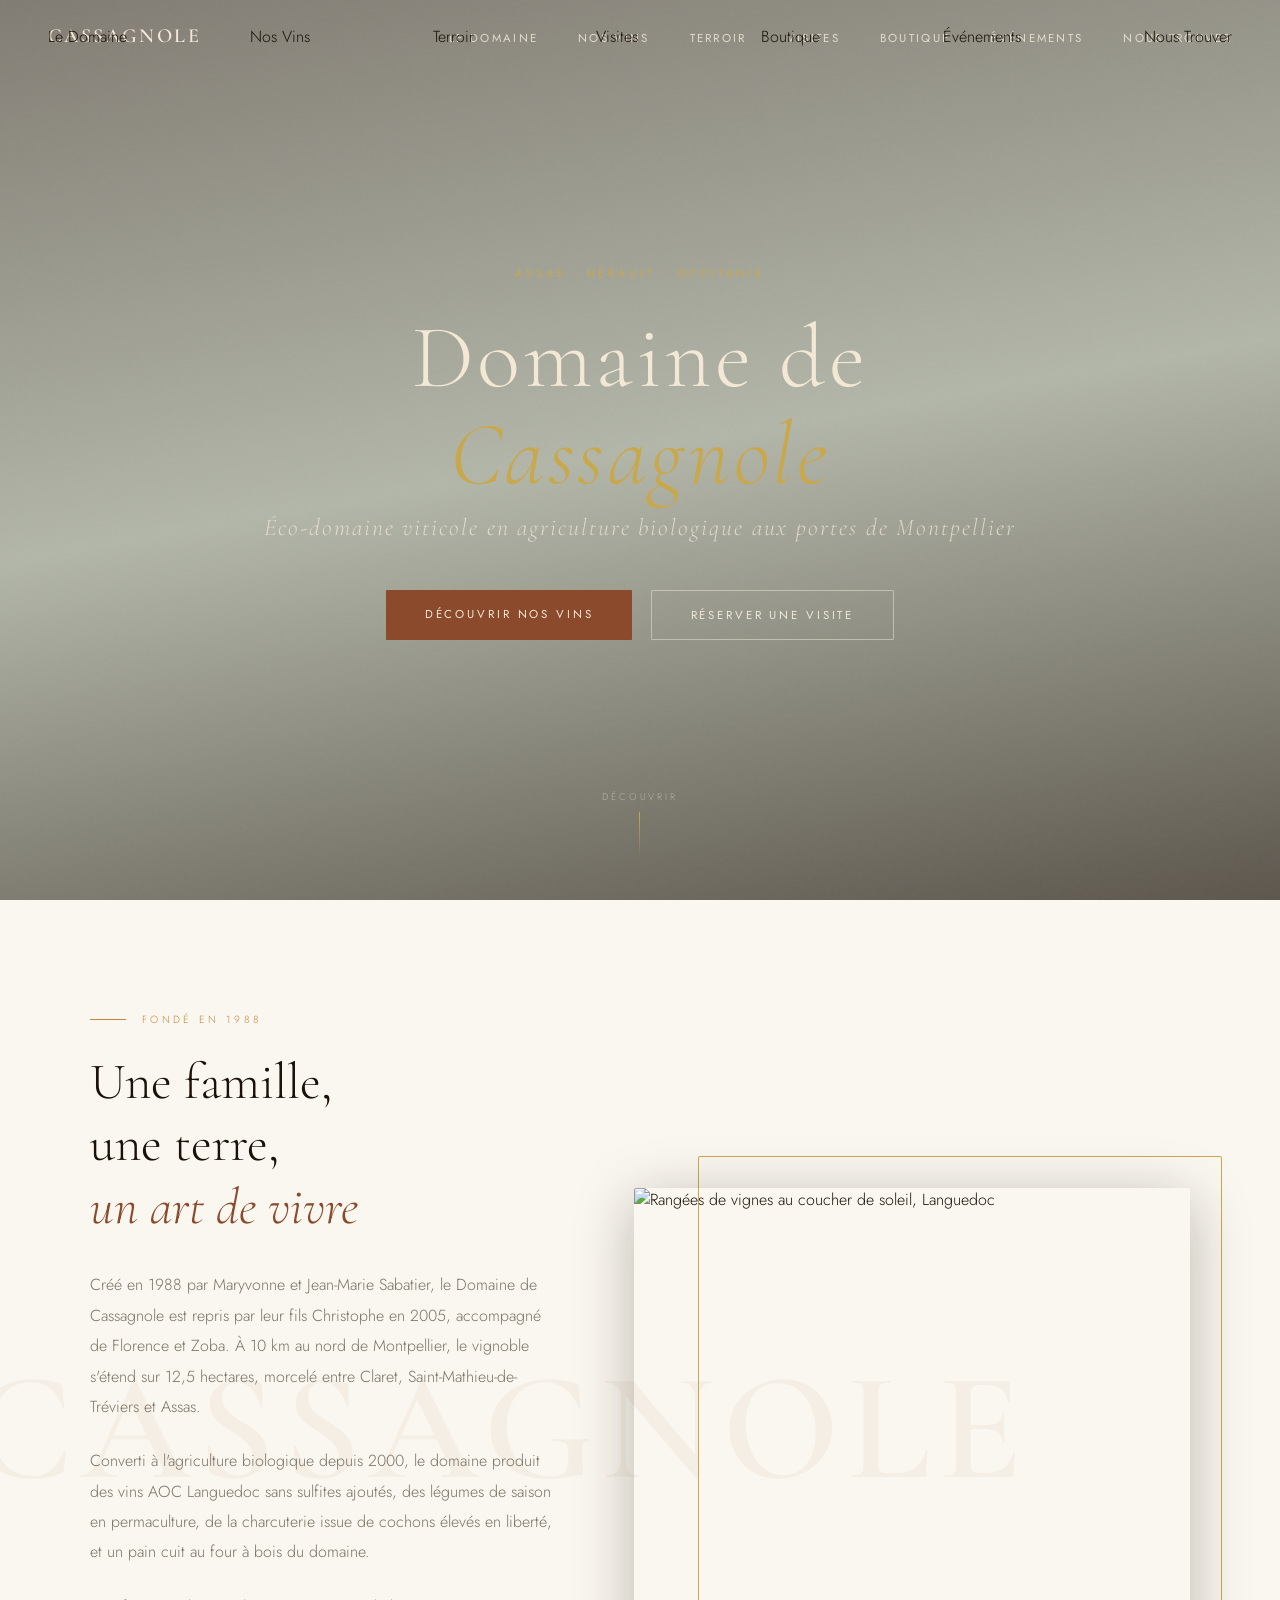
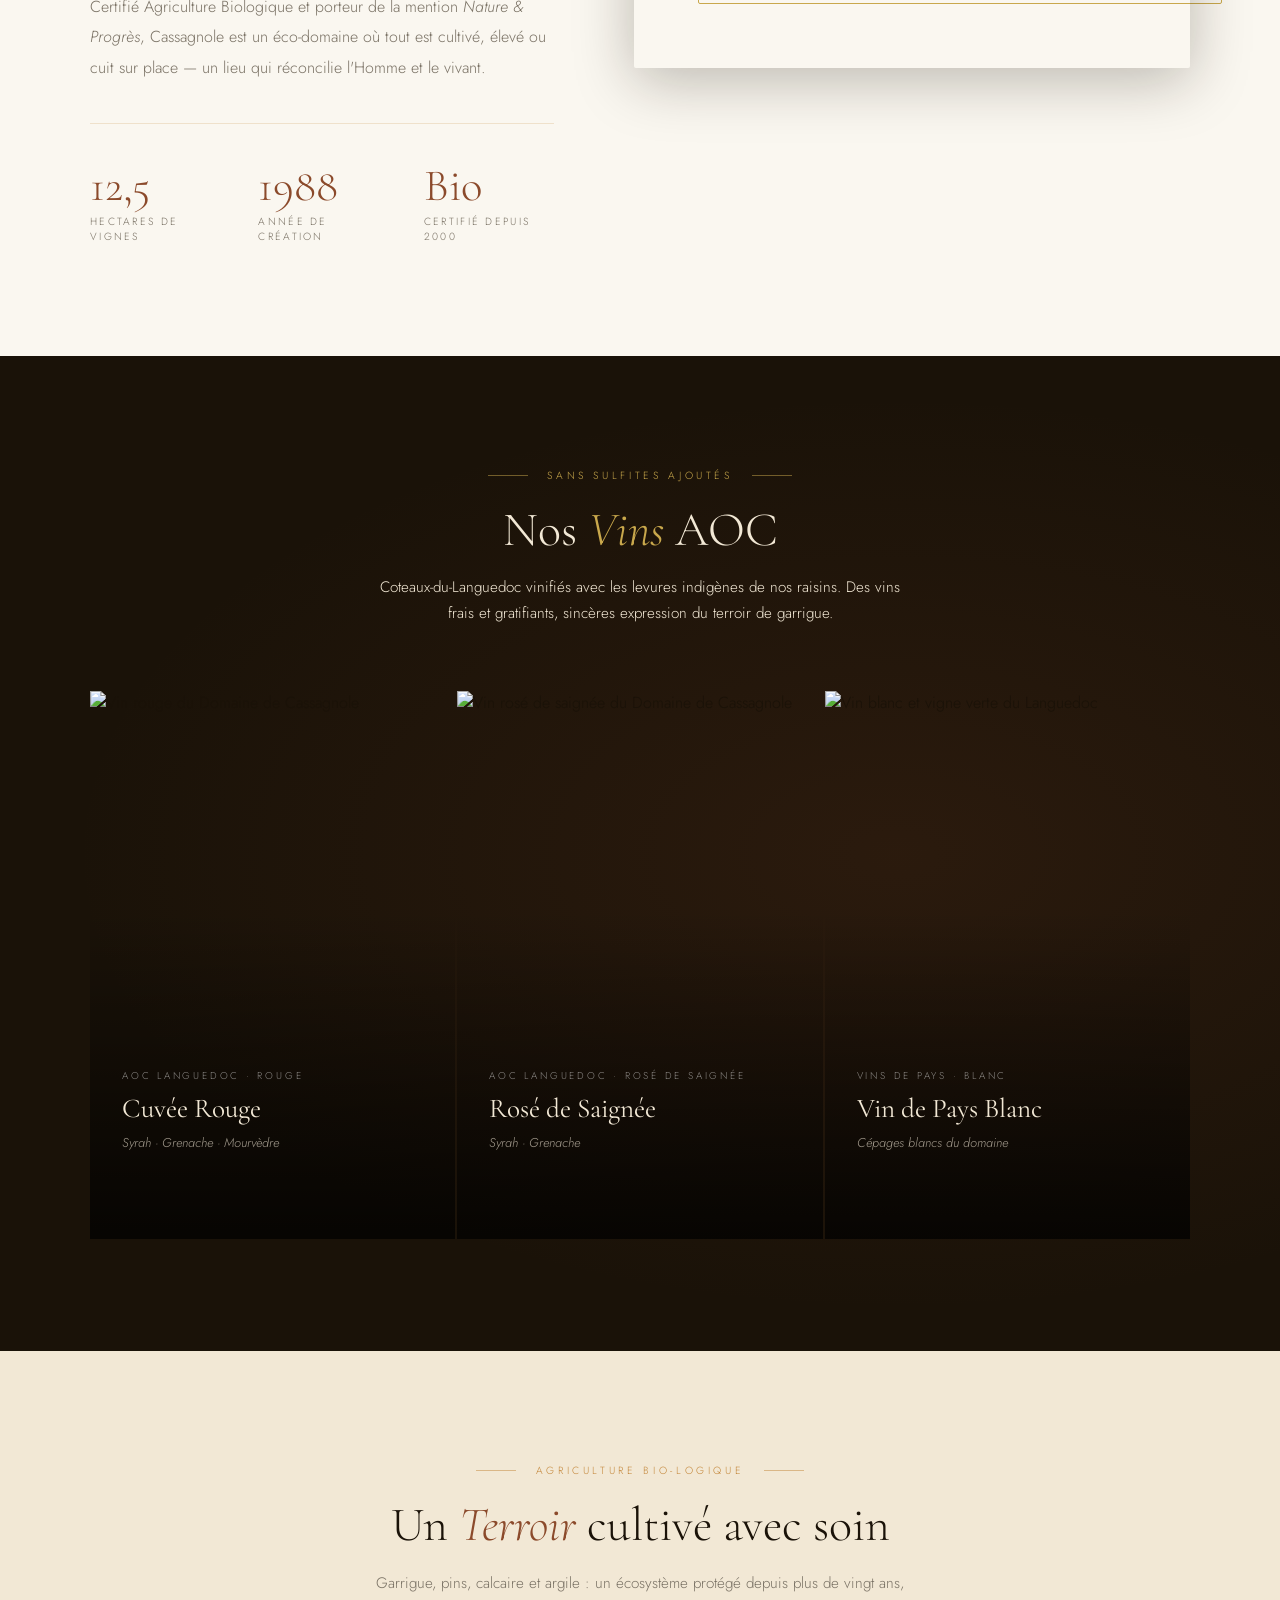
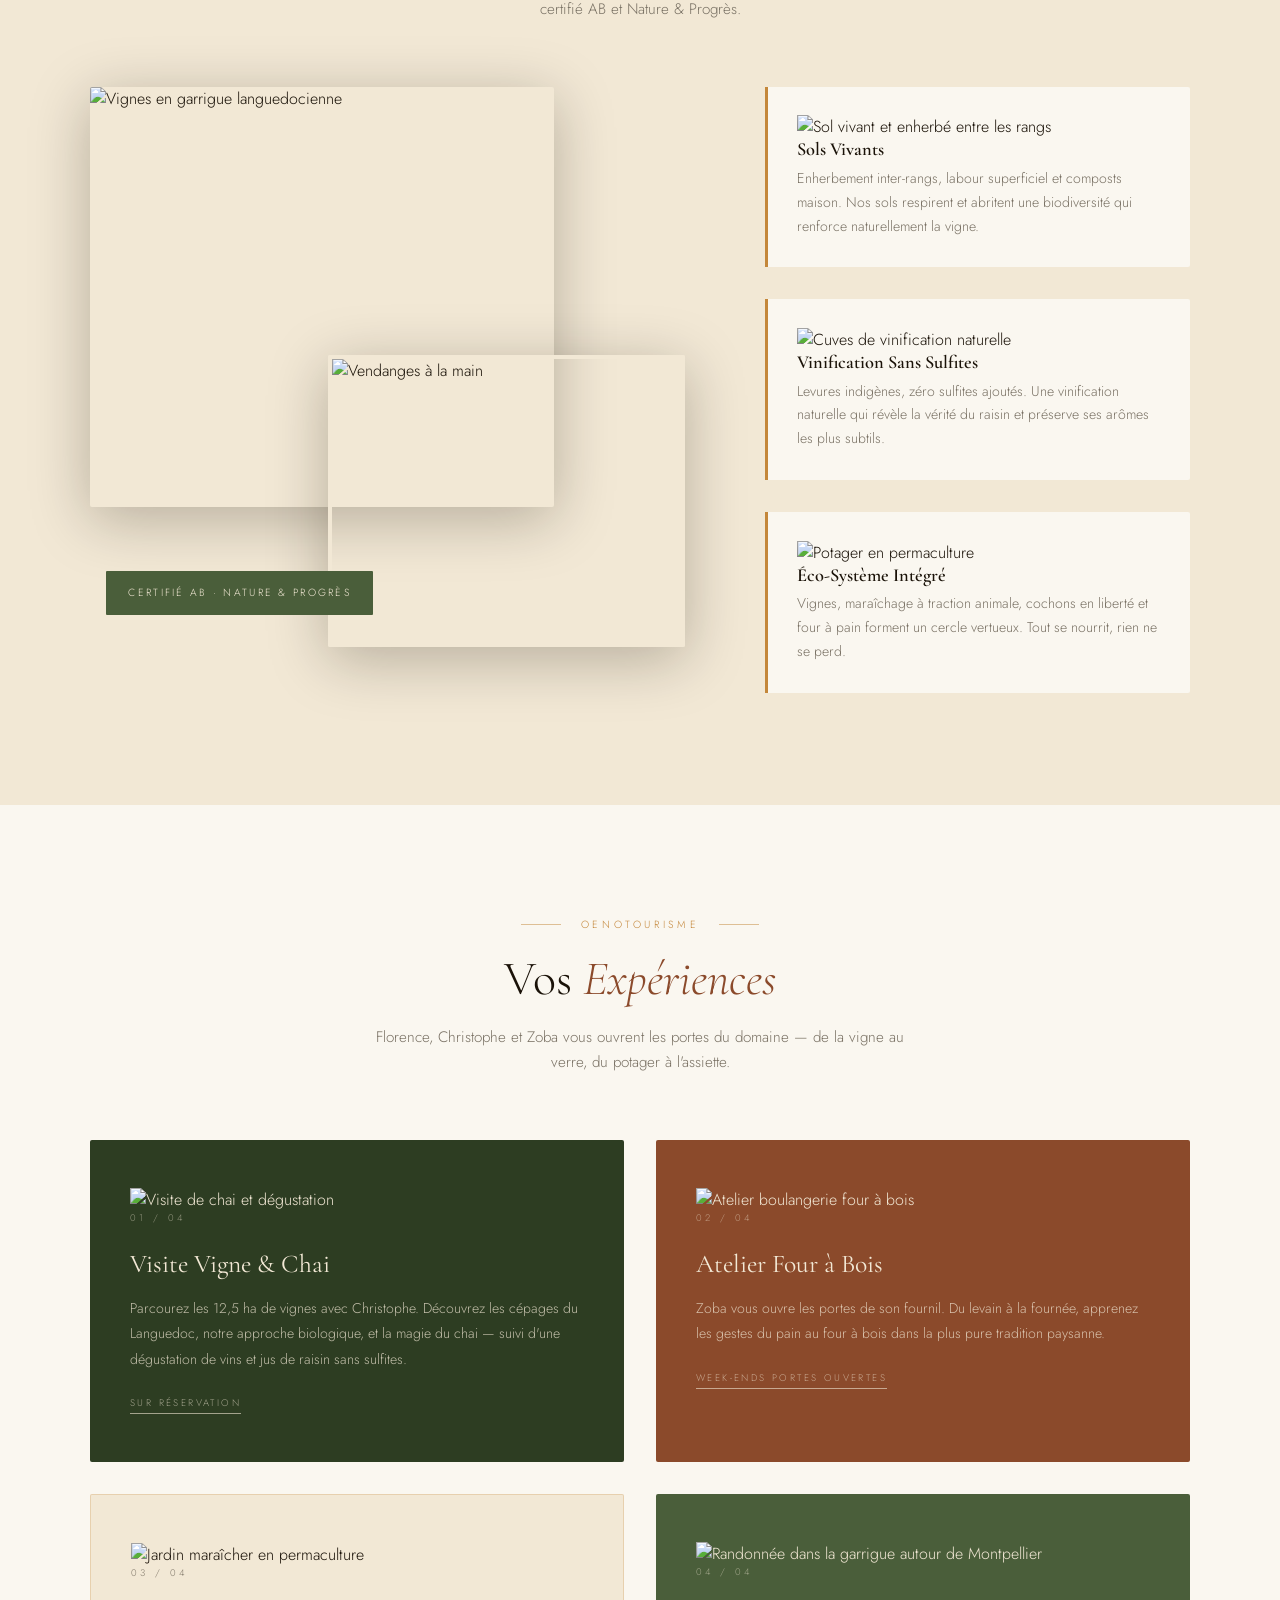
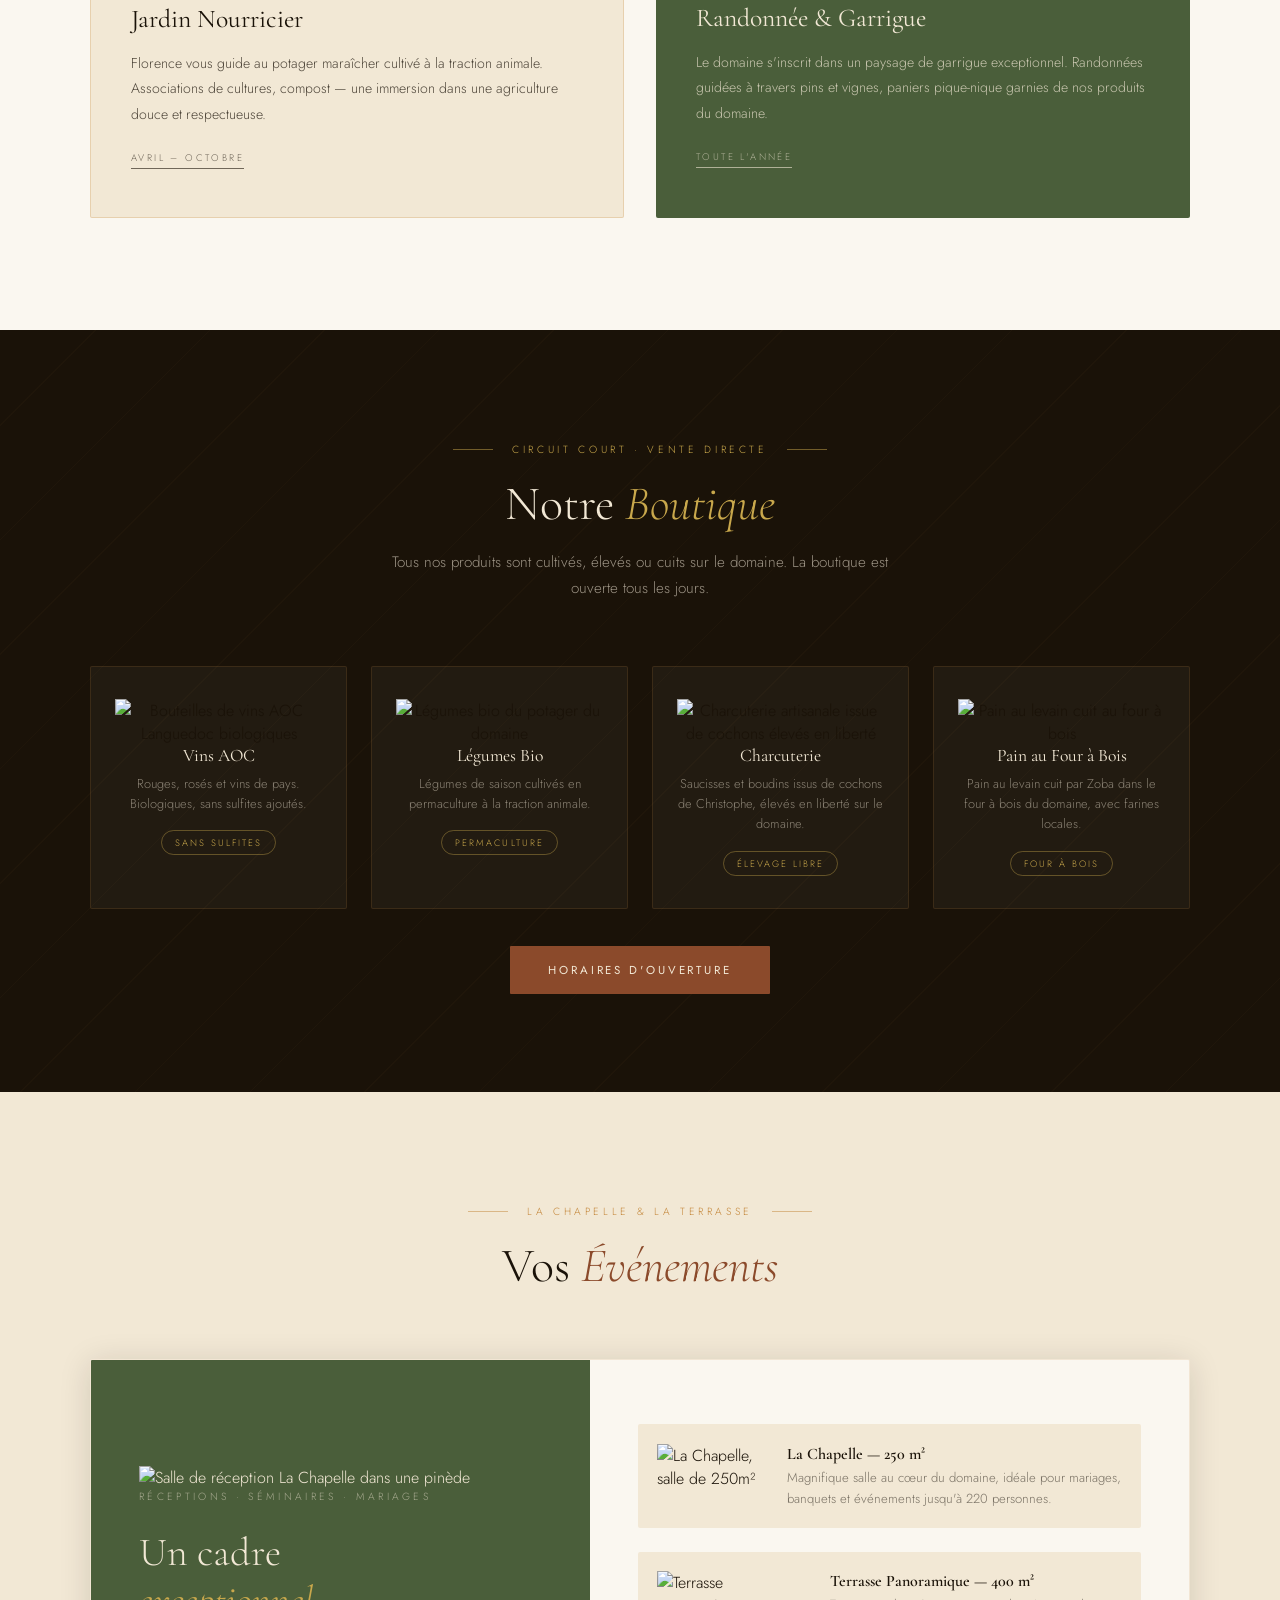
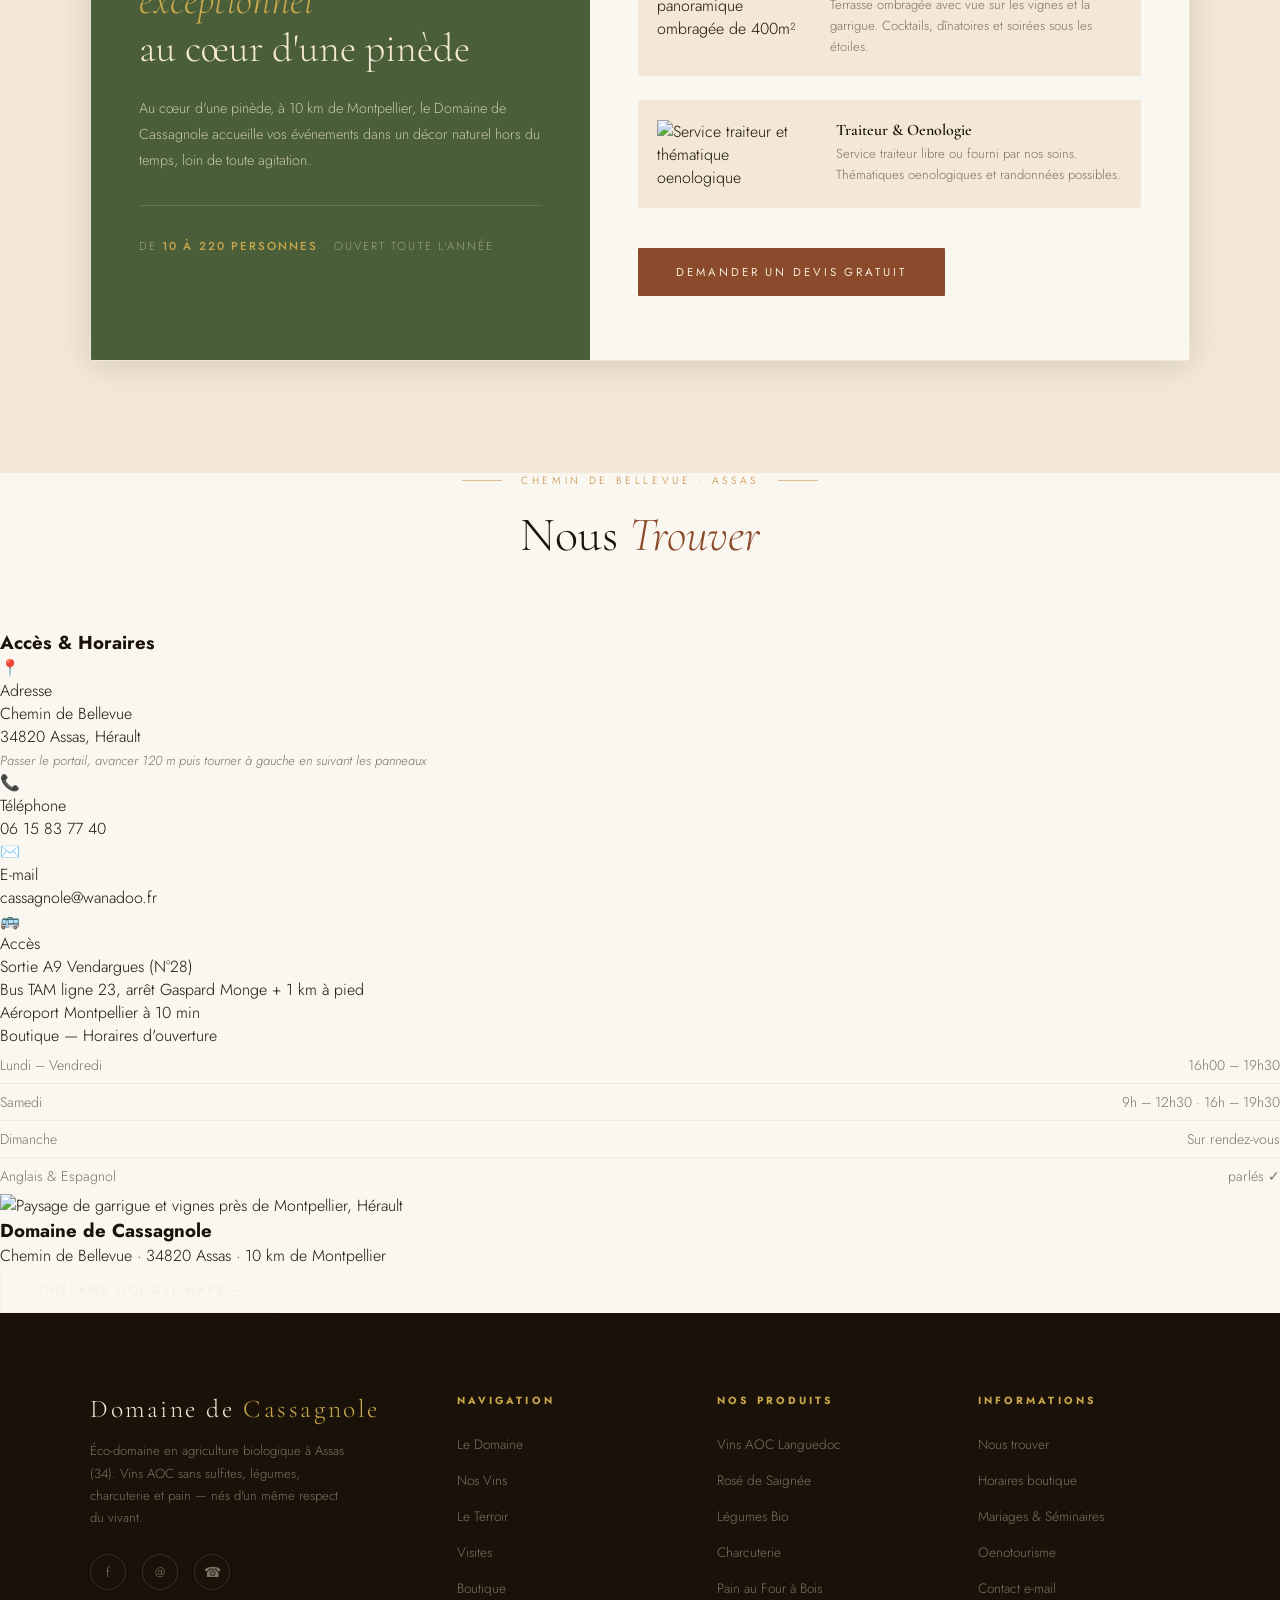
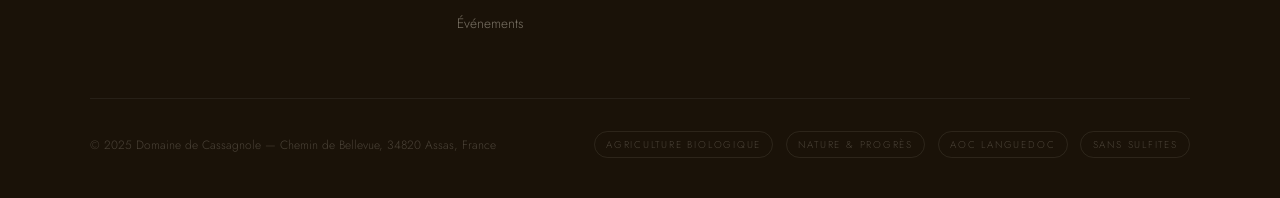
==== commit 867ff065: "Update index.html" ====
--- a/index.html
+++ b/index.html
@@ -3,8 +3,8 @@
 <head>
   <meta charset="UTF-8" />
   <meta name="viewport" content="width=device-width, initial-scale=1.0" />
-  <title>Domaine de Cassagnole — Vins Bio & Éco-Domaine | Assas, Hérault</title>
-  <meta name="description" content="Éco-domaine viticole en agriculture biologique à Assas (34), à 10 km au nord de Montpellier. Vins AOC sans sulfites, légumes, charcuterie, visites et événements." />
+  <title>Domaine de Cassagnole — Vins Bio AOC | Assas, Hérault</title>
+  <meta name="description" content="Éco-domaine viticole en agriculture biologique à Assas (34820), à 10 km au nord de Montpellier. Vins AOC sans sulfites, légumes, charcuterie, pain au four à bois, visites et événements." />
   <link rel="stylesheet" href="cassagnole.css" />
   <link rel="preconnect" href="https://fonts.googleapis.com" />
   <link rel="preconnect" href="https://fonts.gstatic.com" crossorigin />
@@ -28,12 +28,23 @@
       <li><a href="#experiences">Visites</a></li>
       <li><a href="#boutique">Boutique</a></li>
       <li><a href="#evenements">Événements</a></li>
-      <li><a href="#contact" class="nav-cta">Nous Contacter</a></li>
+      <li><a href="#localisation">Nous Trouver</a></li>
     </ul>
 
-    <div class="burger" id="burger" aria-label="Menu">
+    <button class="burger" id="burger" aria-label="Menu" aria-expanded="false">
       <span></span><span></span><span></span>
-    </div>
+    </button>
+  </nav>
+
+  <!-- Mobile menu -->
+  <nav class="nav-mobile" id="navMobile">
+    <a href="#intro">Le Domaine</a>
+    <a href="#vins">Nos Vins</a>
+    <a href="#terroir">Terroir</a>
+    <a href="#experiences">Visites</a>
+    <a href="#boutique">Boutique</a>
+    <a href="#evenements">Événements</a>
+    <a href="#localisation">Nous Trouver</a>
   </nav>
 
   <!-- ░░░ HERO ░░░ -->
@@ -47,7 +58,7 @@
         Domaine de<br><em>Cassagnole</em>
       </h1>
       <p class="hero-sous-titre">
-        Vins biologiques &amp; terroir vivant aux portes de Montpellier
+        Éco-domaine viticole en agriculture biologique aux portes de Montpellier
       </p>
       <div class="hero-btns">
         <a href="#vins" class="btn-primaire">Découvrir nos vins</a>
@@ -55,7 +66,7 @@
       </div>
     </div>
 
-    <div class="hero-scroll">
+    <div class="hero-scroll" aria-hidden="true">
       <span>Découvrir</span>
       <div class="scroll-chevron"></div>
     </div>
@@ -65,24 +76,27 @@
   <section id="intro">
     <div class="intro-inner">
       <div>
-        <p class="intro-badge">Depuis 1988</p>
+        <p class="intro-badge">Fondé en 1988</p>
         <h2 class="intro-titre">
-          Une famille,<br>une terre,<br><em>une passion du vivant</em>
+          Une famille,<br>une terre,<br><em>un art de vivre</em>
         </h2>
         <p class="intro-texte">
-          Fondé en 1988 par Maryvonne et Jean-Marie Sabatier, le Domaine de Cassagnole est aujourd'hui
-          conduit par leur fils Christophe, accompagné de Florence et Zoba. Nichés à 10 km au nord de
-          Montpellier, ils ont choisi de revenir à l'essentiel : produire, avec la nature et non contre elle.
+          Créé en 1988 par Maryvonne et Jean-Marie Sabatier, le Domaine de Cassagnole
+          est repris par leur fils Christophe en 2005, accompagné de Florence et Zoba.
+          À 10&nbsp;km au nord de Montpellier, le vignoble s'étend sur 12,5&nbsp;hectares,
+          morcelé entre Claret, Saint-Mathieu-de-Tréviers et Assas.
         </p>
         <p class="intro-texte">
-          Converti à l'agriculture biologique dès 2000, le domaine couvre aujourd'hui 12,5 hectares
-          de vignes morcelées entre Claret, Saint-Mathieu-de-Tréviers et Assas. Un vignoble de garrigue,
-          entouré de pins, baigné par les vents du Midi — un terroir d'une sincérité rare.
+          Converti à l'agriculture biologique depuis 2000, le domaine produit des vins
+          AOC Languedoc sans sulfites ajoutés, des légumes de saison en permaculture,
+          de la charcuterie issue de cochons élevés en liberté, et un pain cuit
+          au four à bois du domaine.
         </p>
         <p class="intro-texte">
-          Ici, les vins naissent sans sulfites ajoutés. Les légumes poussent en permaculture.
-          Les cochons vivent en liberté. Le pain sort du four à bois. C'est un lieu où l'on prend le temps
-          de s'émerveiller.
+          Certifié Agriculture Biologique et porteur de la mention
+          <em>Nature &amp; Progrès</em>, Cassagnole est un éco-domaine où tout
+          est cultivé, élevé ou cuit sur place — un lieu qui réconcilie l'Homme
+          et le vivant.
         </p>
 
         <div class="intro-stats">
@@ -96,17 +110,19 @@
           </div>
           <div class="stat">
             <div class="stat-num">Bio</div>
-            <div class="stat-label">Depuis l'an 2000</div>
-          </div>
-        </div>
-      </div>
-
+            <div class="stat-label">Certifié depuis 2000</div>
+          </div>
+        </div>
+      </div>
+
+      <!-- Image décorée — visible desktop uniquement -->
       <div class="intro-img-wrapper reveal">
         <div class="intro-img-cadre"></div>
         <img
           class="intro-img"
-          src="https://images.unsplash.com/photo-1506377247377-2a5b3b417ebb?w=800&q=80"
-          alt="Vignes du Domaine de Cassagnole en Languedoc"
+          src="https://images.unsplash.com/photo-1506377247377-2a5b3b417ebb?w=900&q=80"
+          alt="Rangées de vignes au coucher de soleil, Languedoc"
+          loading="lazy"
         />
       </div>
     </div>
@@ -115,65 +131,82 @@
   <!-- ░░░ VINS ░░░ -->
   <section id="vins">
     <div class="section-header reveal">
-      <p class="section-eyebrow">L'essentiel de la vigne</p>
-      <h2 class="section-titre">Nos <em>Vins</em></h2>
-      <p class="section-sous-titre" style="color:rgba(242,232,213,0.6)">
-        AOC Languedoc, sans sulfites ajoutés. Des vins frais et gratifiants,
-        expression pure du terroir de garrigue.
+      <p class="section-eyebrow">Sans sulfites ajoutés</p>
+      <h2 class="section-titre">Nos <em>Vins</em> AOC</h2>
+      <p class="section-sous-titre">
+        Coteaux-du-Languedoc vinifiés avec les levures indigènes de nos raisins.
+        Des vins frais et gratifiants, sincères expression du terroir de garrigue.
       </p>
     </div>
 
     <div class="vins-grille">
+
       <!-- Rouge -->
       <div class="vin-carte reveal reveal-delay-1">
-        <div class="vin-carte-bg rouge"></div>
-        <div class="vin-deco"></div>
+        <img
+          class="vin-carte-img"
+          src="https://images.unsplash.com/photo-1510812431401-41d2bd2722f3?w=800&q=80"
+          alt="Vin rouge du Domaine de Cassagnole"
+          loading="lazy"
+        />
+        <div class="vin-carte-overlay rouge"></div>
         <div class="vin-contenu">
           <span class="vin-tag">AOC Languedoc · Rouge</span>
-          <h3 class="vin-nom">Cuvée Garrigue</h3>
+          <h3 class="vin-nom">Cuvée Rouge</h3>
           <p class="vin-cepage">Syrah · Grenache · Mourvèdre</p>
           <p class="vin-desc">
-            Un rouge profond aux arômes de fruits noirs et d'épices douces,
-            structuré par un boisé délicat. La minéralité du terroir calcaire
-            s'exprime avec franchise en finale.
-          </p>
-          <a href="#contact" class="vin-lien">En savoir plus</a>
+            Profond et structuré, aux arômes de fruits noirs et d'épices
+            douces. La minéralité du terroir calcaire et argilo-calcaire
+            de garrigue s'exprime avec franchise.
+          </p>
+          <span class="vin-lien">En savoir plus</span>
         </div>
       </div>
 
       <!-- Rosé -->
       <div class="vin-carte reveal reveal-delay-2">
-        <div class="vin-carte-bg rose"></div>
-        <div class="vin-deco"></div>
+        <img
+          class="vin-carte-img"
+          src="https://images.unsplash.com/photo-1558618666-fcd25c85cd64?w=800&q=80"
+          alt="Vin rosé de saignée du Domaine de Cassagnole"
+          loading="lazy"
+        />
+        <div class="vin-carte-overlay rose"></div>
         <div class="vin-contenu">
-          <span class="vin-tag">AOC Languedoc · Rosé</span>
+          <span class="vin-tag">AOC Languedoc · Rosé de Saignée</span>
           <h3 class="vin-nom">Rosé de Saignée</h3>
           <p class="vin-cepage">Syrah · Grenache</p>
           <p class="vin-desc">
-            Généreux, rond et gourmand. Ce rosé de saignée déploie une robe
-            saumon intense, des fraîcheurs de fraise et de grenade.
-            Idéal sur les tables d'été méridionales.
-          </p>
-          <a href="#contact" class="vin-lien">En savoir plus</a>
-        </div>
-      </div>
-
-      <!-- Blanc -->
+            Généreux, rond et gourmand. Robe saumon intense, fraîcheurs
+            de fraise et d'agrumes, bouche souple et équilibrée.
+            Cité au Guide Hachette.
+          </p>
+          <span class="vin-lien">En savoir plus</span>
+        </div>
+      </div>
+
+      <!-- Blanc / VDP -->
       <div class="vin-carte reveal reveal-delay-3">
-        <div class="vin-carte-bg blanc"></div>
-        <div class="vin-deco"></div>
+        <img
+          class="vin-carte-img"
+          src="https://images.unsplash.com/photo-1474722883778-792e7990302f?w=800&q=80"
+          alt="Vin blanc et vigne verte du Languedoc"
+          loading="lazy"
+        />
+        <div class="vin-carte-overlay blanc"></div>
         <div class="vin-contenu">
-          <span class="vin-tag">AOC Languedoc · Blanc</span>
-          <h3 class="vin-nom">Bellevue Blanc</h3>
-          <p class="vin-cepage">Grenache Blanc · Roussanne</p>
+          <span class="vin-tag">Vins de Pays · Blanc</span>
+          <h3 class="vin-nom">Vin de Pays Blanc</h3>
+          <p class="vin-cepage">Cépages blancs du domaine</p>
           <p class="vin-desc">
-            Floral et vif, ce blanc de garrigue exprime toute la fraîcheur
-            des nuits languedociennes. Texture ample, finale saline,
+            Floral et vif, ce blanc exprime toute la fraîcheur
+            des nuits languedociennes. Vinifié en cuve,
             sans sulfites ajoutés.
           </p>
-          <a href="#contact" class="vin-lien">En savoir plus</a>
-        </div>
-      </div>
+          <span class="vin-lien">En savoir plus</span>
+        </div>
+      </div>
+
     </div>
   </section>
 
@@ -181,66 +214,85 @@
   <section id="terroir">
     <div class="terroir-inner">
       <div class="section-header reveal">
-        <p class="section-eyebrow">Nos pratiques</p>
+        <p class="section-eyebrow">Agriculture Bio-Logique</p>
         <h2 class="section-titre">Un <em>Terroir</em> cultivé avec soin</h2>
         <p class="section-sous-titre">
-          Garrigue, pins, calcaire et argile : un écosystème unique que nous
-          respectons depuis plus de vingt ans.
+          Garrigue, pins, calcaire et argile : un écosystème protégé depuis plus
+          de vingt ans, certifié AB et Nature &amp; Progrès.
         </p>
       </div>
 
       <div class="terroir-grille">
+
         <div class="terroir-img-stack reveal">
           <img
             class="terroir-img-1"
-            src="https://images.unsplash.com/photo-1558618666-fcd25c85cd64?w=700&q=80"
-            alt="Chai du domaine"
+            src="https://images.unsplash.com/photo-1543512214-318c7553f230?w=700&q=80"
+            alt="Vignes en garrigue languedocienne"
+            loading="lazy"
           />
           <img
             class="terroir-img-2"
-            src="https://images.unsplash.com/photo-1510812431401-41d2bd2722f3?w=600&q=80"
-            alt="Raisins en vendange"
+            src="https://images.unsplash.com/photo-1500382017468-9049fed747ef?w=600&q=80"
+            alt="Vendanges à la main"
+            loading="lazy"
           />
-          <div class="terroir-badge-img">Agriculture Biologique</div>
+          <div class="terroir-badge-img">Certifié AB · Nature &amp; Progrès</div>
         </div>
 
         <div class="terroir-points">
+
           <div class="terroir-point reveal reveal-delay-1">
-            <div class="terroir-point-icon">🌿</div>
-            <h3 class="terroir-point-titre">Agriculture Bio-Logique</h3>
-            <p class="terroir-point-texte">
-              Certifiés en Agriculture Biologique depuis 2000, nous utilisons
-              exclusivement des intrants naturels : tisanes de plantes,
-              soufre, cuivre en doses minimales et composts maison.
-            </p>
-          </div>
+            <img
+              class="terroir-point-img"
+              src="https://images.unsplash.com/photo-1416879595882-3373a0480b5b?w=700&q=80"
+              alt="Sol vivant et enherbé entre les rangs"
+              loading="lazy"
+            />
+            <div class="terroir-point-body">
+              <h3 class="terroir-point-titre">Sols Vivants</h3>
+              <p class="terroir-point-texte">
+                Enherbement inter-rangs, labour superficiel et composts maison.
+                Nos sols respirent et abritent une biodiversité qui renforce
+                naturellement la vigne.
+              </p>
+            </div>
+          </div>
+
           <div class="terroir-point reveal reveal-delay-2">
-            <div class="terroir-point-icon">🌡️</div>
-            <h3 class="terroir-point-titre">Sols Vivants</h3>
-            <p class="terroir-point-texte">
-              Enherbement inter-rangs, labour superficiel, couverts végétaux :
-              nos sols respirent et abritent une biodiversité foisonnante
-              qui renforce naturellement la vigne.
-            </p>
-          </div>
+            <img
+              class="terroir-point-img"
+              src="https://images.unsplash.com/photo-1559827260-dc66d52bef19?w=700&q=80"
+              alt="Cuves de vinification naturelle"
+              loading="lazy"
+            />
+            <div class="terroir-point-body">
+              <h3 class="terroir-point-titre">Vinification Sans Sulfites</h3>
+              <p class="terroir-point-texte">
+                Levures indigènes, zéro sulfites ajoutés. Une vinification
+                naturelle qui révèle la vérité du raisin et préserve
+                ses arômes les plus subtils.
+              </p>
+            </div>
+          </div>
+
           <div class="terroir-point reveal reveal-delay-3">
-            <div class="terroir-point-icon">🫙</div>
-            <h3 class="terroir-point-titre">Vinification Sans Sulfites</h3>
-            <p class="terroir-point-texte">
-              Nos vins sont élaborés sans sulfites ajoutés, avec des levures
-              indigènes. Une vinification naturelle qui révèle la vérité
-              du raisin et préserve ses arômes les plus subtils.
-            </p>
-          </div>
-          <div class="terroir-point reveal">
-            <div class="terroir-point-icon">🌬️</div>
-            <h3 class="terroir-point-titre">Éco-Système Intégré</h3>
-            <p class="terroir-point-texte">
-              Vignes, maraîchage en permaculture, élevage de cochons en liberté
-              et four à pain forment un cercle vertueux. Tout se nourrit,
-              rien ne se perd dans notre éco-domaine.
-            </p>
-          </div>
+            <img
+              class="terroir-point-img"
+              src="https://images.unsplash.com/photo-1464226184884-fa280b87c399?w=700&q=80"
+              alt="Potager en permaculture"
+              loading="lazy"
+            />
+            <div class="terroir-point-body">
+              <h3 class="terroir-point-titre">Éco-Système Intégré</h3>
+              <p class="terroir-point-texte">
+                Vignes, maraîchage à traction animale, cochons en liberté
+                et four à pain forment un cercle vertueux. Tout se nourrit,
+                rien ne se perd.
+              </p>
+            </div>
+          </div>
+
         </div>
       </div>
     </div>
@@ -249,109 +301,169 @@
   <!-- ░░░ EXPÉRIENCES ░░░ -->
   <section id="experiences">
     <div class="section-header reveal">
-      <p class="section-eyebrow">Art de vivre languedocien</p>
+      <p class="section-eyebrow">Oenotourisme</p>
       <h2 class="section-titre">Vos <em>Expériences</em></h2>
       <p class="section-sous-titre">
-        Venez vivre le domaine de l'intérieur — de la vigne au verre,
-        du potager à l'assiette.
+        Florence, Christophe et Zoba vous ouvrent les portes du domaine —
+        de la vigne au verre, du potager à l'assiette.
       </p>
     </div>
 
     <div class="exp-grille" style="max-width:1100px;margin:0 auto;">
+
       <div class="exp-carte exp-carte-1 reveal reveal-delay-1">
-        <div class="exp-fond-deco">Vigne</div>
-        <p class="exp-num">01 / 04</p>
-        <div class="exp-icone">🍇</div>
-        <h3 class="exp-titre">Visite Vigne &amp; Chai</h3>
-        <p class="exp-texte">
-          Parcourez nos 12,5 hectares de vignes avec Christophe. Découvrez les
-          cépages du Languedoc, notre approche biologique du terroir, et la
-          magie du chai — suivi d'une dégustation de vins et jus de raisin.
-        </p>
-        <span class="exp-tag">Sur réservation</span>
+        <img
+          class="exp-carte-img"
+          src="https://images.unsplash.com/photo-1527576539890-dfa815648363?w=800&q=80"
+          alt="Visite de chai et dégustation"
+          loading="lazy"
+        />
+        <div class="exp-carte-body">
+          <p class="exp-num">01 / 04</p>
+          <h3 class="exp-titre">Visite Vigne &amp; Chai</h3>
+          <p class="exp-texte">
+            Parcourez les 12,5 ha de vignes avec Christophe. Découvrez
+            les cépages du Languedoc, notre approche biologique, et la
+            magie du chai — suivi d'une dégustation de vins et jus de raisin
+            sans sulfites.
+          </p>
+          <span class="exp-tag">Sur réservation</span>
+        </div>
       </div>
 
       <div class="exp-carte exp-carte-2 reveal reveal-delay-2">
-        <div class="exp-fond-deco">Pain</div>
-        <p class="exp-num">02 / 04</p>
-        <div class="exp-icone">🍞</div>
-        <h3 class="exp-titre">Atelier Boulangerie</h3>
-        <p class="exp-texte">
-          Zoba, notre boulanger, vous ouvre les portes de son fournil.
-          De la farine à la fournée, apprenez les gestes ancestraux du pain
-          au levain cuit au four à bois dans la plus pure tradition paysanne.
-        </p>
-        <span class="exp-tag">Week-ends portes ouvertes</span>
+        <img
+          class="exp-carte-img"
+          src="https://images.unsplash.com/photo-1509440159596-0249088772ff?w=800&q=80"
+          alt="Atelier boulangerie four à bois"
+          loading="lazy"
+        />
+        <div class="exp-carte-body">
+          <p class="exp-num">02 / 04</p>
+          <h3 class="exp-titre">Atelier Four à Bois</h3>
+          <p class="exp-texte">
+            Zoba vous ouvre les portes de son fournil. Du levain à la
+            fournée, apprenez les gestes du pain au four à bois
+            dans la plus pure tradition paysanne.
+          </p>
+          <span class="exp-tag">Week-ends portes ouvertes</span>
+        </div>
       </div>
 
       <div class="exp-carte exp-carte-3 reveal reveal-delay-1">
-        <div class="exp-fond-deco">Jardin</div>
-        <p class="exp-num">03 / 04</p>
-        <div class="exp-icone">🥕</div>
-        <h3 class="exp-titre">Jardin Nourricier</h3>
-        <p class="exp-texte">
-          Florence vous guide au potager maraîcher en permaculture. Traction
-          animale, associations de cultures, compost : une immersion dans
-          une agriculture douce qui réconcilie l'Homme et la Nature.
-        </p>
-        <span class="exp-tag">Saison avril–octobre</span>
+        <img
+          class="exp-carte-img"
+          src="https://images.unsplash.com/photo-1464226184884-fa280b87c399?w=800&q=80"
+          alt="Jardin maraîcher en permaculture"
+          loading="lazy"
+        />
+        <div class="exp-carte-body">
+          <p class="exp-num">03 / 04</p>
+          <h3 class="exp-titre">Jardin Nourricier</h3>
+          <p class="exp-texte">
+            Florence vous guide au potager maraîcher cultivé à la
+            traction animale. Associations de cultures, compost —
+            une immersion dans une agriculture douce et respectueuse.
+          </p>
+          <span class="exp-tag">Avril – Octobre</span>
+        </div>
       </div>
 
       <div class="exp-carte exp-carte-4 reveal reveal-delay-2">
-        <div class="exp-fond-deco">Libre</div>
-        <p class="exp-num">04 / 04</p>
-        <div class="exp-icone">🌄</div>
-        <h3 class="exp-titre">Randonnée &amp; Oenotourisme</h3>
-        <p class="exp-texte">
-          Le domaine s'inscrit dans un paysage de garrigue exceptionnel.
-          Randonnées guidées à travers pins et vignes, paniers pique-nique
-          garnies de nos produits, et couchers de soleil sur Montpellier.
-        </p>
-        <span class="exp-tag">Toute l'année</span>
-      </div>
+        <img
+          class="exp-carte-img"
+          src="https://images.unsplash.com/photo-1551632811-561732d1e306?w=800&q=80"
+          alt="Randonnée dans la garrigue autour de Montpellier"
+          loading="lazy"
+        />
+        <div class="exp-carte-body">
+          <p class="exp-num">04 / 04</p>
+          <h3 class="exp-titre">Randonnée &amp; Garrigue</h3>
+          <p class="exp-texte">
+            Le domaine s'inscrit dans un paysage de garrigue exceptionnel.
+            Randonnées guidées à travers pins et vignes, paniers
+            pique-nique garnies de nos produits du domaine.
+          </p>
+          <span class="exp-tag">Toute l'année</span>
+        </div>
+      </div>
+
     </div>
   </section>
 
   <!-- ░░░ BOUTIQUE ░░░ -->
   <section id="boutique">
     <div class="section-header reveal">
-      <p class="section-eyebrow">Vente directe</p>
+      <p class="section-eyebrow">Circuit court · Vente directe</p>
       <h2 class="section-titre">Notre <em>Boutique</em></h2>
       <p class="section-sous-titre">
-        Des produits issus de notre éco-domaine, cultivés avec soin et vendus
-        en circuit court.
+        Tous nos produits sont cultivés, élevés ou cuits sur le domaine.
+        La boutique est ouverte tous les jours.
       </p>
     </div>
 
     <div class="produits-grille">
+
       <div class="produit-carte reveal reveal-delay-1">
-        <div class="produit-emoji">🍷</div>
-        <h3 class="produit-nom">Vins AOC</h3>
-        <p class="produit-desc">Rouges, rosés et blancs biologiques sans sulfites ajoutés, issus de nos vignes de garrigue.</p>
-        <span class="produit-badge">Sans sulfites</span>
-      </div>
+        <img
+          class="produit-img"
+          src="https://images.unsplash.com/photo-1510812431401-41d2bd2722f3?w=600&q=80"
+          alt="Bouteilles de vins AOC Languedoc biologiques"
+          loading="lazy"
+        />
+        <div class="produit-body">
+          <h3 class="produit-nom">Vins AOC</h3>
+          <p class="produit-desc">Rouges, rosés et vins de pays. Biologiques, sans sulfites ajoutés.</p>
+          <span class="produit-badge">Sans sulfites</span>
+        </div>
+      </div>
+
       <div class="produit-carte reveal reveal-delay-2">
-        <div class="produit-emoji">🥦</div>
-        <h3 class="produit-nom">Légumes Bio</h3>
-        <p class="produit-desc">Paniers de légumes de saison cultivés en permaculture à la traction animale sur notre potager.</p>
-        <span class="produit-badge">Permaculture</span>
-      </div>
+        <img
+          class="produit-img"
+          src="https://images.unsplash.com/photo-1540420773420-3366772f4999?w=600&q=80"
+          alt="Légumes bio du potager du domaine"
+          loading="lazy"
+        />
+        <div class="produit-body">
+          <h3 class="produit-nom">Légumes Bio</h3>
+          <p class="produit-desc">Légumes de saison cultivés en permaculture à la traction animale.</p>
+          <span class="produit-badge">Permaculture</span>
+        </div>
+      </div>
+
       <div class="produit-carte reveal reveal-delay-3">
-        <div class="produit-emoji">🐷</div>
-        <h3 class="produit-nom">Charcuterie</h3>
-        <p class="produit-desc">Saucisses, boudins et produits issus de nos cochons élevés en pleine liberté sur le domaine.</p>
-        <span class="produit-badge">Élevage libre</span>
-      </div>
+        <img
+          class="produit-img"
+          src="https://images.unsplash.com/photo-1607623814075-e51df1bdc82f?w=600&q=80"
+          alt="Charcuterie artisanale issue de cochons élevés en liberté"
+          loading="lazy"
+        />
+        <div class="produit-body">
+          <h3 class="produit-nom">Charcuterie</h3>
+          <p class="produit-desc">Saucisses et boudins issus de cochons de Christophe, élevés en liberté sur le domaine.</p>
+          <span class="produit-badge">Élevage libre</span>
+        </div>
+      </div>
+
       <div class="produit-carte reveal reveal-delay-1">
-        <div class="produit-emoji">🍞</div>
-        <h3 class="produit-nom">Pain Paysan</h3>
-        <p class="produit-desc">Pain au levain cuit au four à bois par Zoba, notre boulanger artisan, avec farines locales.</p>
-        <span class="produit-badge">Four à bois</span>
-      </div>
-    </div>
-
-    <div style="text-align:center;margin-top:3.5rem;position:relative;z-index:1;">
-      <a href="#contact" class="btn-primaire" style="display:inline-block;">Commander &amp; S'informer</a>
+        <img
+          class="produit-img"
+          src="https://images.unsplash.com/photo-1549931319-a545dcf3bc7c?w=600&q=80"
+          alt="Pain au levain cuit au four à bois"
+          loading="lazy"
+        />
+        <div class="produit-body">
+          <h3 class="produit-nom">Pain au Four à Bois</h3>
+          <p class="produit-desc">Pain au levain cuit par Zoba dans le four à bois du domaine, avec farines locales.</p>
+          <span class="produit-badge">Four à bois</span>
+        </div>
+      </div>
+
+    </div>
+
+    <div style="text-align:center;margin-top:3rem;position:relative;z-index:1;">
+      <a href="#localisation" class="btn-primaire">Horaires d'ouverture</a>
     </div>
   </section>
 
@@ -363,164 +475,181 @@
     </div>
 
     <div class="event-banner reveal">
+
+      <!-- Visuel gauche -->
       <div class="event-left">
-        <p class="event-surtitre">Réceptions · Séminaires · Mariages</p>
-        <h3 class="event-titre">
-          Un cadre<br><em>exceptionnel</em><br>pour vos moments précieux
-        </h3>
-        <p class="event-desc">
-          Niché entre vignes et forêt de pins, le Domaine de Cassagnole propose
-          «&nbsp;La Chapelle&nbsp;», une magnifique salle de 250&nbsp;m², et une terrasse
-          panoramique et ombragée de 400&nbsp;m². Un décor naturel, hors du temps,
-          pour des événements qui marquent les esprits.
-        </p>
-        <p class="event-capacite">
-          Capacité de <span>10 à 220 personnes</span> · Ouvert toute l'année
-        </p>
-      </div>
-
+        <img
+          class="event-left-img"
+          src="https://images.unsplash.com/photo-1519167758481-83f550bb49b3?w=900&q=80"
+          alt="Salle de réception La Chapelle dans une pinède"
+          loading="lazy"
+        />
+        <div class="event-left-overlay"></div>
+        <div class="event-left-content">
+          <p class="event-surtitre">Réceptions · Séminaires · Mariages</p>
+          <h3 class="event-titre">
+            Un cadre<br><em>exceptionnel</em><br>au cœur d'une pinède
+          </h3>
+          <p class="event-desc">
+            Au cœur d'une pinède, à 10&nbsp;km de Montpellier, le Domaine de
+            Cassagnole accueille vos événements dans un décor naturel hors
+            du temps, loin de toute agitation.
+          </p>
+          <p class="event-capacite">
+            De <span>10 à 220 personnes</span> · Ouvert toute l'année
+          </p>
+        </div>
+      </div>
+
+      <!-- Détails droite -->
       <div class="event-right">
         <div class="event-features">
+
           <div class="event-feature">
-            <span class="event-feature-icon">⛪</span>
+            <img
+              class="event-feature-img"
+              src="https://images.unsplash.com/photo-1464366400600-7168b8af9bc3?w=200&q=80"
+              alt="La Chapelle, salle de 250m²"
+              loading="lazy"
+            />
             <div>
-              <h4 class="event-feature-titre">La Chapelle</h4>
-              <p class="event-feature-texte">Salle de 250 m² au cœur du domaine, avec poutres apparentes et lumière naturelle. Idéale pour mariages et réceptions intimes.</p>
-            </div>
-          </div>
+              <h4 class="event-feature-titre">La Chapelle — 250 m²</h4>
+              <p class="event-feature-texte">Magnifique salle au cœur du domaine, idéale pour mariages, banquets et événements jusqu'à 220 personnes.</p>
+            </div>
+          </div>
+
           <div class="event-feature">
-            <span class="event-feature-icon">🌿</span>
+            <img
+              class="event-feature-img"
+              src="https://images.unsplash.com/photo-1530103862676-de8c9debad1d?w=200&q=80"
+              alt="Terrasse panoramique ombragée de 400m²"
+              loading="lazy"
+            />
             <div>
-              <h4 class="event-feature-titre">Terrasse Panoramique</h4>
-              <p class="event-feature-texte">400 m² de terrasse ombragée avec vue sur les vignes et la garrigue. Cocktails dînatoires sous les étoiles du Languedoc.</p>
-            </div>
-          </div>
+              <h4 class="event-feature-titre">Terrasse Panoramique — 400 m²</h4>
+              <p class="event-feature-texte">Terrasse ombragée avec vue sur les vignes et la garrigue. Cocktails, dînatoires et soirées sous les étoiles.</p>
+            </div>
+          </div>
+
           <div class="event-feature">
-            <span class="event-feature-icon">🍽️</span>
+            <img
+              class="event-feature-img"
+              src="https://images.unsplash.com/photo-1414235077428-338989a2e8c0?w=200&q=80"
+              alt="Service traiteur et thématique oenologique"
+              loading="lazy"
+            />
             <div>
               <h4 class="event-feature-titre">Traiteur &amp; Oenologie</h4>
-              <p class="event-feature-texte">Service traiteur libre ou fourni par nos soins. Thématiques oenologiques, dégustations, ateliers personnalisés possibles.</p>
-            </div>
-          </div>
-        </div>
-        <a href="#contact" class="btn-primaire" style="display:inline-block;">Demander un devis gratuit</a>
-      </div>
+              <p class="event-feature-texte">Service traiteur libre ou fourni par nos soins. Thématiques oenologiques et randonnées possibles.</p>
+            </div>
+          </div>
+
+        </div>
+
+        <a
+          href="mailto:cassagnole@wanadoo.fr"
+          class="btn-primaire"
+          style="display:inline-block;"
+        >Demander un devis gratuit</a>
+      </div>
+
     </div>
   </section>
 
-  <!-- ░░░ MAP VISUELLE ░░░ -->
-  <div id="carte-section">
-    <div class="carte-contenu">
-      <h3 class="carte-titre">Nous trouver</h3>
-      <p class="carte-adresse">Chemin de Bellevue — 34820 Assas · 10 km au nord de Montpellier</p>
-      <a
-        href="https://www.google.com/maps/dir/?api=1&destination=Domaine+de+Cassagnole,+Assas"
-        target="_blank" rel="noopener noreferrer"
-        class="carte-btn"
-      >
-        📍 Itinéraire Google Maps
-      </a>
-    </div>
-  </div>
-
-  <!-- ░░░ CONTACT ░░░ -->
-  <section id="contact">
+  <!-- ░░░ LOCALISATION ░░░ -->
+  <section id="localisation">
     <div class="section-header reveal">
-      <p class="section-eyebrow">Échangeons</p>
-      <h2 class="section-titre">Nous <em>Contacter</em></h2>
-    </div>
-
-    <div class="contact-inner">
-      <!-- Infos -->
+      <p class="section-eyebrow">Chemin de Bellevue · Assas</p>
+      <h2 class="section-titre">Nous <em>Trouver</em></h2>
+    </div>
+
+    <div class="localisation-inner">
+
+      <!-- Infos pratiques -->
       <div class="reveal">
-        <h3 class="contact-info-titre">Venir au Domaine</h3>
-        <div class="contact-lignes">
-          <div class="contact-ligne">
-            <span class="contact-ligne-icon">📍</span>
+        <h3 class="localisation-info-titre">Accès &amp; Horaires</h3>
+        <div class="localisation-lignes">
+
+          <div class="localisation-ligne">
+            <div class="localisation-ligne-icon">📍</div>
             <div>
-              <p class="contact-ligne-label">Adresse</p>
-              <p class="contact-ligne-val">Chemin de Bellevue<br>34820 Assas, Hérault</p>
-            </div>
-          </div>
-          <div class="contact-ligne">
-            <span class="contact-ligne-icon">📞</span>
+              <p class="localisation-ligne-label">Adresse</p>
+              <p class="localisation-ligne-val">
+                Chemin de Bellevue<br>
+                34820 Assas, Hérault<br>
+                <em style="font-size:0.82rem;color:var(--fumee)">
+                  Passer le portail, avancer 120 m puis tourner à gauche en suivant les panneaux
+                </em>
+              </p>
+            </div>
+          </div>
+
+          <div class="localisation-ligne">
+            <div class="localisation-ligne-icon">📞</div>
             <div>
-              <p class="contact-ligne-label">Téléphone</p>
-              <p class="contact-ligne-val">04 67 59 63 28<br>06 15 83 77 40</p>
-            </div>
-          </div>
-          <div class="contact-ligne">
-            <span class="contact-ligne-icon">✉️</span>
+              <p class="localisation-ligne-label">Téléphone</p>
+              <p class="localisation-ligne-val">
+                <a href="tel:+33615837740">06 15 83 77 40</a>
+              </p>
+            </div>
+          </div>
+
+          <div class="localisation-ligne">
+            <div class="localisation-ligne-icon">✉️</div>
             <div>
-              <p class="contact-ligne-label">E-mail</p>
-              <p class="contact-ligne-val">contact@cassagnoles.fr</p>
-            </div>
-          </div>
-          <div class="contact-ligne">
-            <span class="contact-ligne-icon">🚗</span>
+              <p class="localisation-ligne-label">E-mail</p>
+              <p class="localisation-ligne-val">
+                <a href="mailto:cassagnole@wanadoo.fr">cassagnole@wanadoo.fr</a>
+              </p>
+            </div>
+          </div>
+
+          <div class="localisation-ligne">
+            <div class="localisation-ligne-icon">🚌</div>
             <div>
-              <p class="contact-ligne-label">Accès</p>
-              <p class="contact-ligne-val">Sortie A9 Vendargues (N°28)<br>Aéroport Montpellier à 10 min</p>
-            </div>
-          </div>
-        </div>
-
-        <div class="contact-horaires">
-          <p class="contact-horaires-titre">Horaires d'ouverture</p>
+              <p class="localisation-ligne-label">Accès</p>
+              <p class="localisation-ligne-val">
+                Sortie A9 Vendargues (N°28)<br>
+                Bus TAM ligne 23, arrêt Gaspard Monge + 1 km à pied<br>
+                Aéroport Montpellier à 10 min
+              </p>
+            </div>
+          </div>
+
+        </div>
+
+        <div class="localisation-horaires">
+          <p class="localisation-horaires-titre">Boutique — Horaires d'ouverture</p>
           <div class="horaire-row"><span>Lundi – Vendredi</span><span>16h00 – 19h30</span></div>
-          <div class="horaire-row"><span>Samedi</span><span>9h00 – 12h30 · 16h00 – 19h30</span></div>
+          <div class="horaire-row"><span>Samedi</span><span>9h – 12h30 · 16h – 19h30</span></div>
           <div class="horaire-row"><span>Dimanche</span><span>Sur rendez-vous</span></div>
-          <div class="horaire-row"><span>Anglais &amp; espagnol</span><span>parlés ✓</span></div>
-        </div>
-      </div>
-
-      <!-- Formulaire -->
-      <div class="contact-form reveal reveal-delay-2">
-        <h3 class="contact-form-titre">Envoyer un message</h3>
-        <div class="form-row">
-          <div class="form-groupe">
-            <label class="form-label" for="prenom">Prénom</label>
-            <input class="form-input" type="text" id="prenom" placeholder="Votre prénom" />
-          </div>
-          <div class="form-groupe">
-            <label class="form-label" for="nom">Nom</label>
-            <input class="form-input" type="text" id="nom" placeholder="Votre nom" />
-          </div>
-        </div>
-        <div class="form-row">
-          <div class="form-groupe">
-            <label class="form-label" for="email">E-mail</label>
-            <input class="form-input" type="email" id="email" placeholder="votre@email.fr" />
-          </div>
-          <div class="form-groupe">
-            <label class="form-label" for="telephone">Téléphone</label>
-            <input class="form-input" type="tel" id="telephone" placeholder="+33 6 …" />
-          </div>
-        </div>
-        <div class="form-row">
-          <div class="form-groupe full">
-            <label class="form-label" for="sujet">Objet de votre demande</label>
-            <select class="form-select" id="sujet">
-              <option value="">— Choisir —</option>
-              <option>Achat de vins</option>
-              <option>Réservation d'une visite</option>
-              <option>Devis événement / mariage</option>
-              <option>Séminaire d'entreprise</option>
-              <option>Commande boutique</option>
-              <option>Autre demande</option>
-            </select>
-          </div>
-        </div>
-        <div class="form-row">
-          <div class="form-groupe full">
-            <label class="form-label" for="message">Message</label>
-            <textarea class="form-textarea" id="message" placeholder="Décrivez votre demande…"></textarea>
-          </div>
-        </div>
-        <button class="form-submit" type="button" onclick="handleSubmit()">
-          Envoyer le message
-        </button>
-      </div>
+          <div class="horaire-row"><span>Anglais &amp; Espagnol</span><span>parlés ✓</span></div>
+        </div>
+      </div>
+
+      <!-- Carte visuelle -->
+      <div class="localisation-carte reveal reveal-delay-2">
+        <img
+          class="localisation-carte-img"
+          src="https://images.unsplash.com/photo-1472214103451-9374bd1c798e?w=900&q=80"
+          alt="Paysage de garrigue et vignes près de Montpellier, Hérault"
+          loading="lazy"
+        />
+        <div class="localisation-carte-overlay">
+          <div class="localisation-carte-infos">
+            <h3 class="localisation-carte-titre">Domaine de Cassagnole</h3>
+            <p class="localisation-carte-adresse">Chemin de Bellevue · 34820 Assas · 10 km de Montpellier</p>
+            <a
+              href="https://www.google.com/maps/dir/?api=1&destination=Domaine+de+Cassagnole,+Chemin+de+Bellevue,+34820+Assas"
+              target="_blank" rel="noopener noreferrer"
+              class="carte-btn"
+            >
+              Itinéraire Google Maps →
+            </a>
+          </div>
+        </div>
+      </div>
+
     </div>
   </section>
 
@@ -528,16 +657,21 @@
   <footer>
     <div class="footer-inner">
       <div class="footer-top">
+
         <div>
           <div class="footer-logo">Domaine de <span>Cassagnole</span></div>
           <p class="footer-tagline">
-            Éco-domaine viticole en agriculture biologique. Vins, légumes, charcuterie
-            et pain — nés d'un même respect du vivant.
+            Éco-domaine en agriculture biologique à Assas (34). Vins AOC sans sulfites,
+            légumes, charcuterie et pain — nés d'un même respect du vivant.
           </p>
           <div class="footer-social">
-            <a href="https://www.facebook.com/p/Domaine-De-Cassagnole-100063572740259/" target="_blank" rel="noopener" class="social-btn" title="Facebook">f</a>
-            <a href="mailto:contact@cassagnoles.fr" class="social-btn" title="E-mail">@</a>
-            <a href="tel:+33467596328" class="social-btn" title="Téléphone">☎</a>
+            <a
+              href="https://www.facebook.com/p/Domaine-De-Cassagnole-100063572740259/"
+              target="_blank" rel="noopener"
+              class="social-btn" title="Facebook"
+            >f</a>
+            <a href="mailto:cassagnole@wanadoo.fr" class="social-btn" title="E-mail">@</a>
+            <a href="tel:+33615837740" class="social-btn" title="Téléphone">☎</a>
           </div>
         </div>
 
@@ -547,7 +681,7 @@
             <li><a href="#intro">Le Domaine</a></li>
             <li><a href="#vins">Nos Vins</a></li>
             <li><a href="#terroir">Le Terroir</a></li>
-            <li><a href="#experiences">Visites & Dégustations</a></li>
+            <li><a href="#experiences">Visites</a></li>
             <li><a href="#boutique">Boutique</a></li>
             <li><a href="#evenements">Événements</a></li>
           </ul>
@@ -557,29 +691,31 @@
           <h4 class="footer-col-titre">Nos Produits</h4>
           <ul>
             <li><a href="#vins">Vins AOC Languedoc</a></li>
+            <li><a href="#vins">Rosé de Saignée</a></li>
             <li><a href="#boutique">Légumes Bio</a></li>
             <li><a href="#boutique">Charcuterie</a></li>
-            <li><a href="#boutique">Pain Artisanal</a></li>
-            <li><a href="#boutique">Jus de Raisin</a></li>
+            <li><a href="#boutique">Pain au Four à Bois</a></li>
           </ul>
         </div>
 
         <div class="footer-col">
           <h4 class="footer-col-titre">Informations</h4>
           <ul>
-            <li><a href="#contact">Nous trouver</a></li>
-            <li><a href="#contact">Horaires</a></li>
-            <li><a href="#evenements">Événements &amp; Séminaires</a></li>
+            <li><a href="#localisation">Nous trouver</a></li>
+            <li><a href="#localisation">Horaires boutique</a></li>
+            <li><a href="#evenements">Mariages &amp; Séminaires</a></li>
             <li><a href="#experiences">Oenotourisme</a></li>
-            <li><a href="#contact">Presse &amp; Partenaires</a></li>
+            <li><a href="mailto:cassagnole@wanadoo.fr">Contact e-mail</a></li>
           </ul>
         </div>
+
       </div>
 
       <div class="footer-bottom">
         <p class="footer-copy">© 2025 Domaine de Cassagnole — Chemin de Bellevue, 34820 Assas, France</p>
         <div class="footer-certif">
           <span class="certif-tag">Agriculture Biologique</span>
+          <span class="certif-tag">Nature &amp; Progrès</span>
           <span class="certif-tag">AOC Languedoc</span>
           <span class="certif-tag">Sans Sulfites</span>
         </div>
@@ -593,17 +729,36 @@
     window.addEventListener('load', () => {
       setTimeout(() => {
         document.getElementById('loader').classList.add('hidden');
-      }, 2200);
+      }, 2000);
     });
 
     // ── Navbar scroll
     const navbar = document.getElementById('navbar');
     window.addEventListener('scroll', () => {
-      navbar.classList.toggle('scrolled', window.scrollY > 60);
+      navbar.classList.toggle('scrolled', window.scrollY > 50);
     }, { passive: true });
 
-    // ── Reveal on scroll
-    const reveals = document.querySelectorAll('.reveal');
+    // ── Burger mobile
+    const burger   = document.getElementById('burger');
+    const navMobile = document.getElementById('navMobile');
+
+    burger.addEventListener('click', () => {
+      const open = navMobile.classList.toggle('open');
+      burger.classList.toggle('open', open);
+      burger.setAttribute('aria-expanded', open);
+    });
+
+    // Ferme le menu si on clique un lien
+    navMobile.querySelectorAll('a').forEach(a => {
+      a.addEventListener('click', () => {
+        navMobile.classList.remove('open');
+        burger.classList.remove('open');
+        burger.setAttribute('aria-expanded', 'false');
+      });
+    });
+
+    // ── Reveal on scroll (IntersectionObserver)
+    const revealEls = document.querySelectorAll('.reveal');
     const observer = new IntersectionObserver((entries) => {
       entries.forEach(e => {
         if (e.isIntersecting) {
@@ -611,56 +766,9 @@
           observer.unobserve(e.target);
         }
       });
-    }, { threshold: 0.12 });
-    reveals.forEach(el => observer.observe(el));
-
-    // ── Burger (mobile)
-    const burger = document.getElementById('burger');
-    const navLinks = document.querySelector('.nav-links');
-    let menuOpen = false;
-    burger.addEventListener('click', () => {
-      menuOpen = !menuOpen;
-      navLinks.style.display = menuOpen ? 'flex' : 'none';
-      if (menuOpen) {
-        navLinks.style.flexDirection = 'column';
-        navLinks.style.position = 'fixed';
-        navLinks.style.top = '72px';
-        navLinks.style.left = '0';
-        navLinks.style.right = '0';
-        navLinks.style.background = 'rgba(250,247,240,0.97)';
-        navLinks.style.padding = '2rem';
-        navLinks.style.gap = '1.5rem';
-        navLinks.style.backdropFilter = 'blur(12px)';
-        navLinks.querySelectorAll('a').forEach(a => {
-          a.style.color = '#1A1208';
-          a.style.fontSize = '1rem';
-        });
-      }
-    });
-
-    // ── Smooth nav close on link click
-    document.querySelectorAll('.nav-links a').forEach(a => {
-      a.addEventListener('click', () => {
-        if (menuOpen) {
-          menuOpen = false;
-          navLinks.style.display = 'none';
-        }
-      });
-    });
-
-    // ── Form submit feedback
-    function handleSubmit() {
-      const prenom = document.getElementById('prenom').value.trim();
-      const email  = document.getElementById('email').value.trim();
-      if (!prenom || !email) {
-        alert('Veuillez renseigner au moins votre prénom et votre e-mail.');
-        return;
-      }
-      const btn = document.querySelector('.form-submit');
-      btn.textContent = '✓ Message envoyé — Merci !';
-      btn.style.background = '#4A5E3A';
-      btn.disabled = true;
-    }
+    }, { threshold: 0.1, rootMargin: '0px 0px -40px 0px' });
+
+    revealEls.forEach(el => observer.observe(el));
   </script>
 </body>
-</html>+</html>
